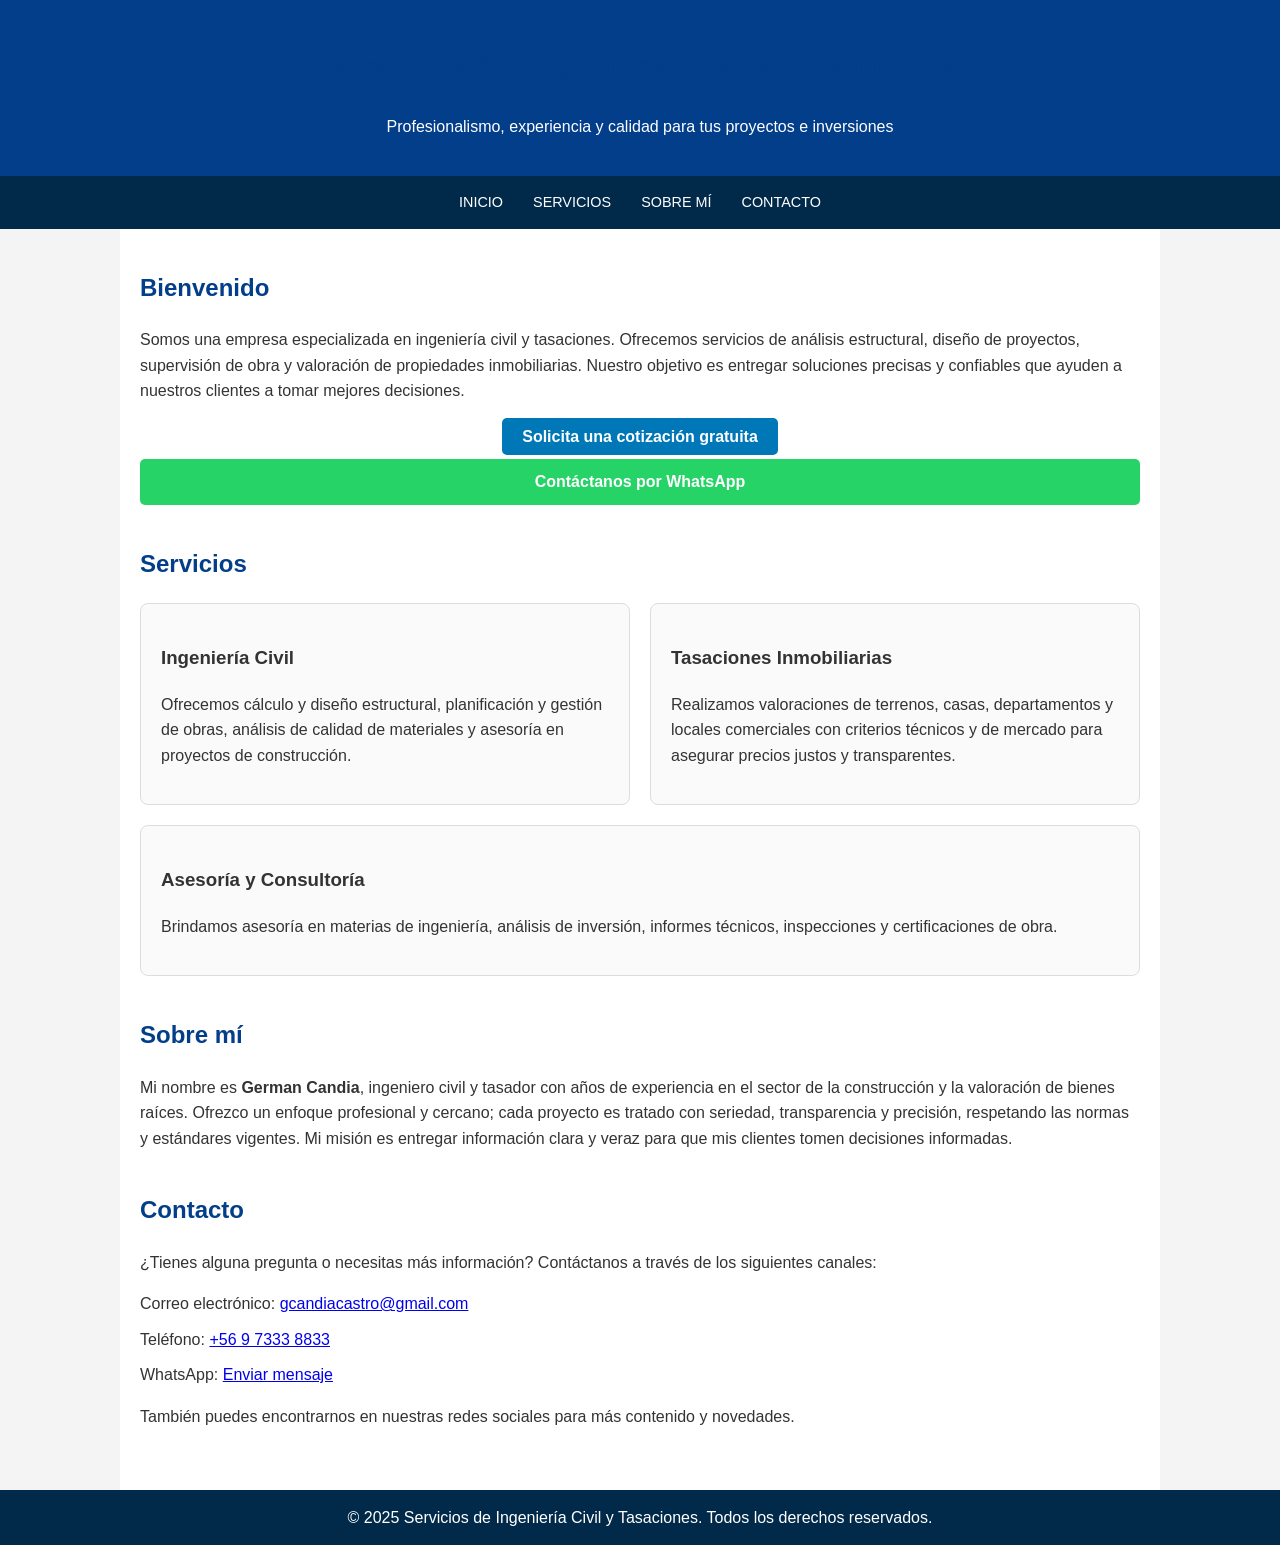
==== index.html @ 3da656be "Add index.html file" ====
<!DOCTYPE html>
<html lang="es">
<head>
  <meta charset="UTF-8">
  <meta name="viewport" content="width=device-width, initial-scale=1.0">
  <title>Servicios de Ingeniería Civil y Tasaciones</title>
  <style>
    /* Estilos básicos para una página limpia y profesional */
    body {
      font-family: Arial, Helvetica, sans-serif;
      margin: 0;
      padding: 0;
      color: #333;
      line-height: 1.6;
      background-color: #f4f4f4;
    }
    header {
      background: #023e8a;
      color: #fff;
      padding: 20px;
      text-align: center;
    }
    nav {
      background: #012a4a;
      display: flex;
      justify-content: center;
    }
    nav a {
      color: #fff;
      padding: 15px;
      text-decoration: none;
      text-transform: uppercase;
      font-size: 0.9em;
    }
    nav a:hover {
      background: #014f86;
    }
    .container {
      max-width: 1000px;
      margin: auto;
      padding: 20px;
      background: #fff;
    }
    section {
      margin-bottom: 40px;
    }
    h1, h2 {
      color: #023e8a;
    }
    .services-list {
      display: flex;
      flex-wrap: wrap;
      gap: 20px;
    }
    .service-item {
      flex: 1 1 300px;
      padding: 20px;
      border: 1px solid #ddd;
      border-radius: 8px;
      background: #fafafa;
    }
    .cta {
      text-align: center;
      margin: 20px 0;
    }
    .cta a {
      background: #0077b6;
      color: white;
      padding: 10px 20px;
      border-radius: 5px;
      text-decoration: none;
      font-weight: bold;
    }
    .contact-info {
      list-style: none;
      padding: 0;
    }
    .contact-info li {
      margin-bottom: 10px;
    }
    footer {
      background: #012a4a;
      color: #fff;
      text-align: center;
      padding: 15px 0;
    }
  </style>
</head>
<body>
  <header>
    <h1>Servicios de Ingeniería Civil y Tasaciones</h1>
    <p>Profesionalismo, experiencia y calidad para tus proyectos e inversiones</p>
  </header>
  <nav>
    <a href="#inicio">Inicio</a>
    <a href="#servicios">Servicios</a>
    <a href="#nosotros">Sobre mí</a>
    <a href="#contacto">Contacto</a>
  </nav>
  <div class="container">
    <section id="inicio">
      <h2>Bienvenido</h2>
      <p>Somos una empresa especializada en ingeniería civil y tasaciones. Ofrecemos servicios de análisis estructural, diseño de proyectos, supervisión de obra y valoración de propiedades inmobiliarias. Nuestro objetivo es entregar soluciones precisas y confiables que ayuden a nuestros clientes a tomar mejores decisiones.</p>
        <div class="cta">
        <!-- Botón de llamada a la acción para pedir cotización -->
        <a href="#contacto">Solicita una cotización gratuita</a>
        <!-- Botón adicional para contacto rápido por WhatsApp -->
        <a href="https://wa.me/56973338833?text=Hola%2C%20me%20interesa%20obtener%20información%20sobre%20sus%20servicios" target="_blank" rel="noopener" style="display:block;margin-top:10px;background:#25D366;">Contáctanos por WhatsApp</a>
      </div>
    </section>
    <section id="servicios">
      <h2>Servicios</h2>
      <div class="services-list">
        <div class="service-item">
          <h3>Ingeniería Civil</h3>
          <p>Ofrecemos cálculo y diseño estructural, planificación y gestión de obras, análisis de calidad de materiales y asesoría en proyectos de construcción.</p>
        </div>
        <div class="service-item">
          <h3>Tasaciones Inmobiliarias</h3>
          <p>Realizamos valoraciones de terrenos, casas, departamentos y locales comerciales con criterios técnicos y de mercado para asegurar precios justos y transparentes.</p>
        </div>
        <div class="service-item">
          <h3>Asesoría y Consultoría</h3>
          <p>Brindamos asesoría en materias de ingeniería, análisis de inversión, informes técnicos, inspecciones y certificaciones de obra.</p>
        </div>
      </div>
    </section>
    <section id="nosotros">
      <h2>Sobre mí</h2>
      <p>Mi nombre es <strong>German Candia</strong>, ingeniero civil y tasador con años de experiencia en el sector de la construcción y la valoración de bienes raíces. Ofrezco un enfoque profesional y cercano; cada proyecto es tratado con seriedad, transparencia y precisión, respetando las normas y estándares vigentes. Mi misión es entregar información clara y veraz para que mis clientes tomen decisiones informadas.</p>
    </section>
    <section id="contacto">
      <h2>Contacto</h2>
      <p>¿Tienes alguna pregunta o necesitas más información? Contáctanos a través de los siguientes canales:</p>
      <ul class="contact-info">
        <li>Correo electrónico: <a href="mailto:gcandiacastro@gmail.com">gcandiacastro@gmail.com</a></li>
        <li>Teléfono: <a href="tel:+56973338833">+56 9 7333 8833</a></li>
        <li>WhatsApp: <a href="https://wa.me/56973338833?text=Hola%2C%20me%20gustar%C3%ADa%20obtener%20m%C3%A1s%20informaci%C3%B3n%20sobre%20sus%20servicios" target="_blank" rel="noopener">Enviar mensaje</a></li>
      </ul>
      <p>También puedes encontrarnos en nuestras redes sociales para más contenido y novedades.</p>
    </section>
  </div>
  <footer>
    &copy; 2025 Servicios de Ingeniería Civil y Tasaciones. Todos los derechos reservados.
  </footer>
</body>
</html>
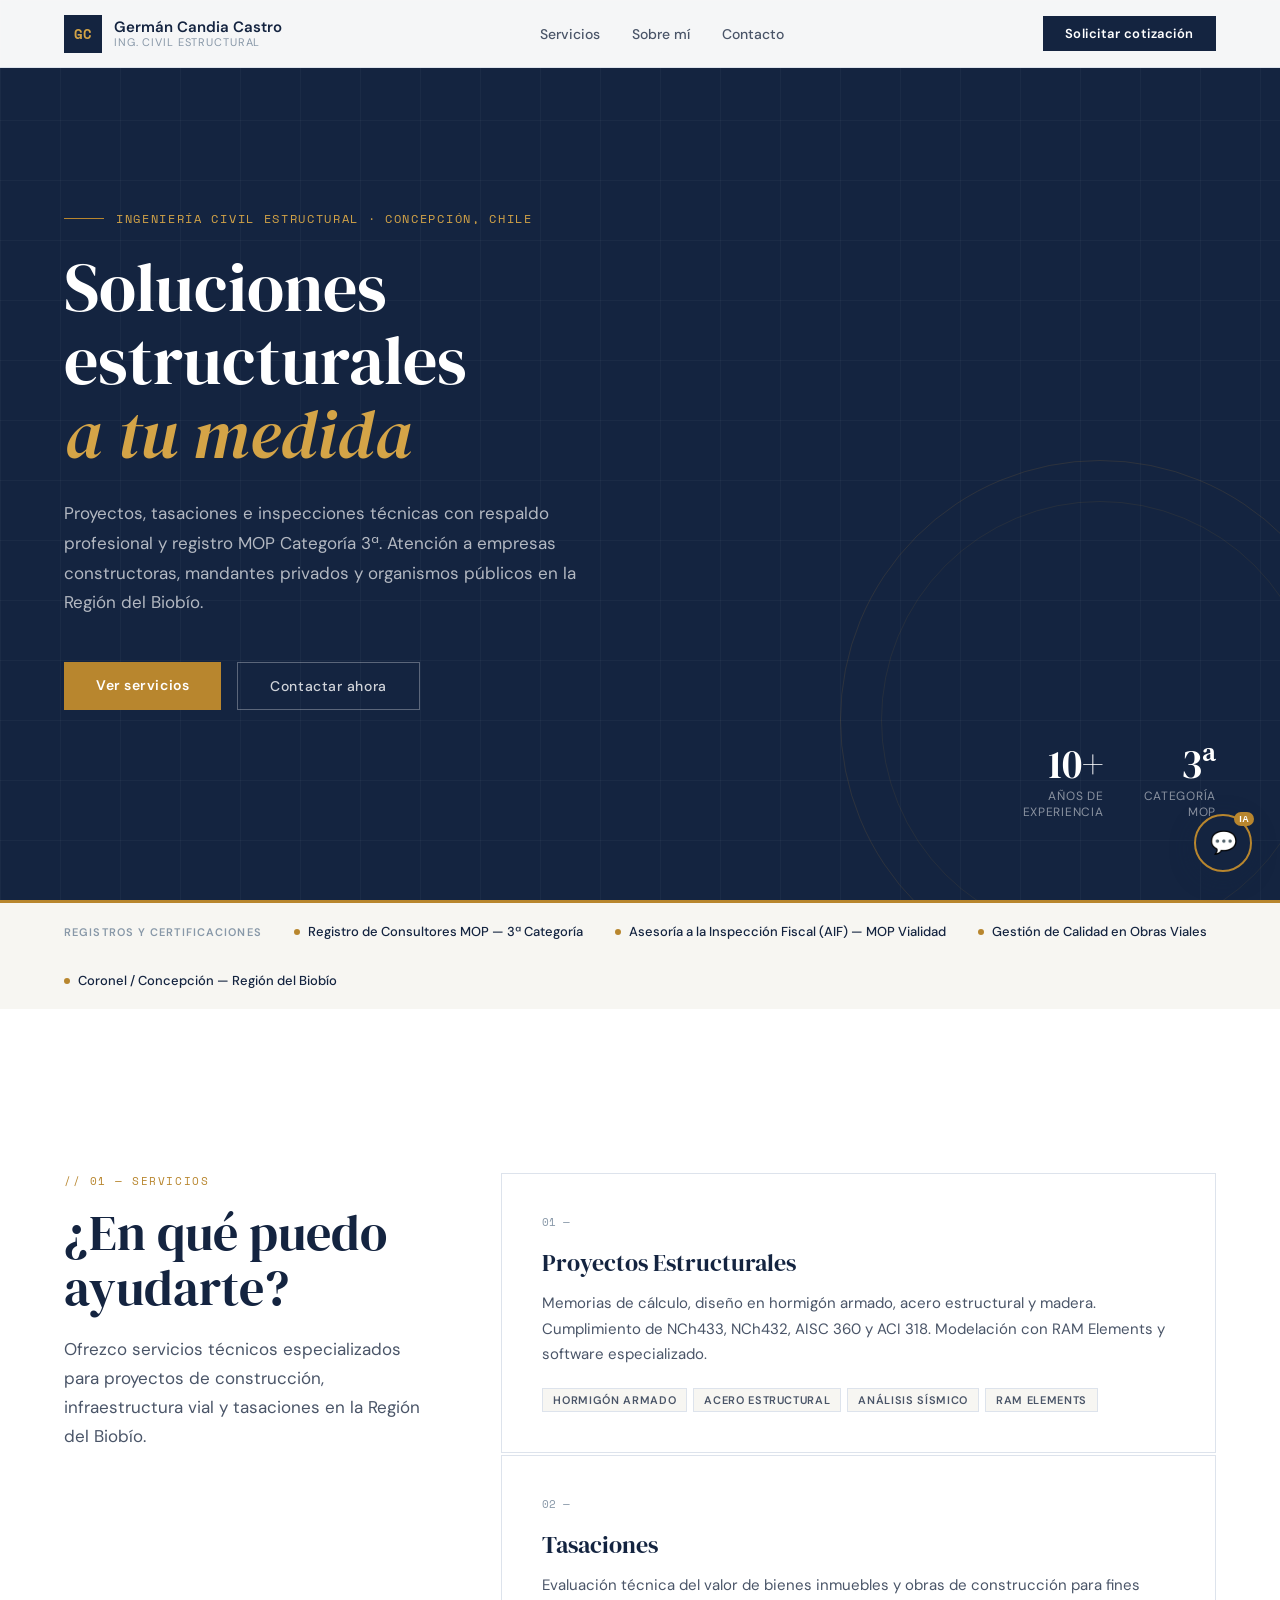
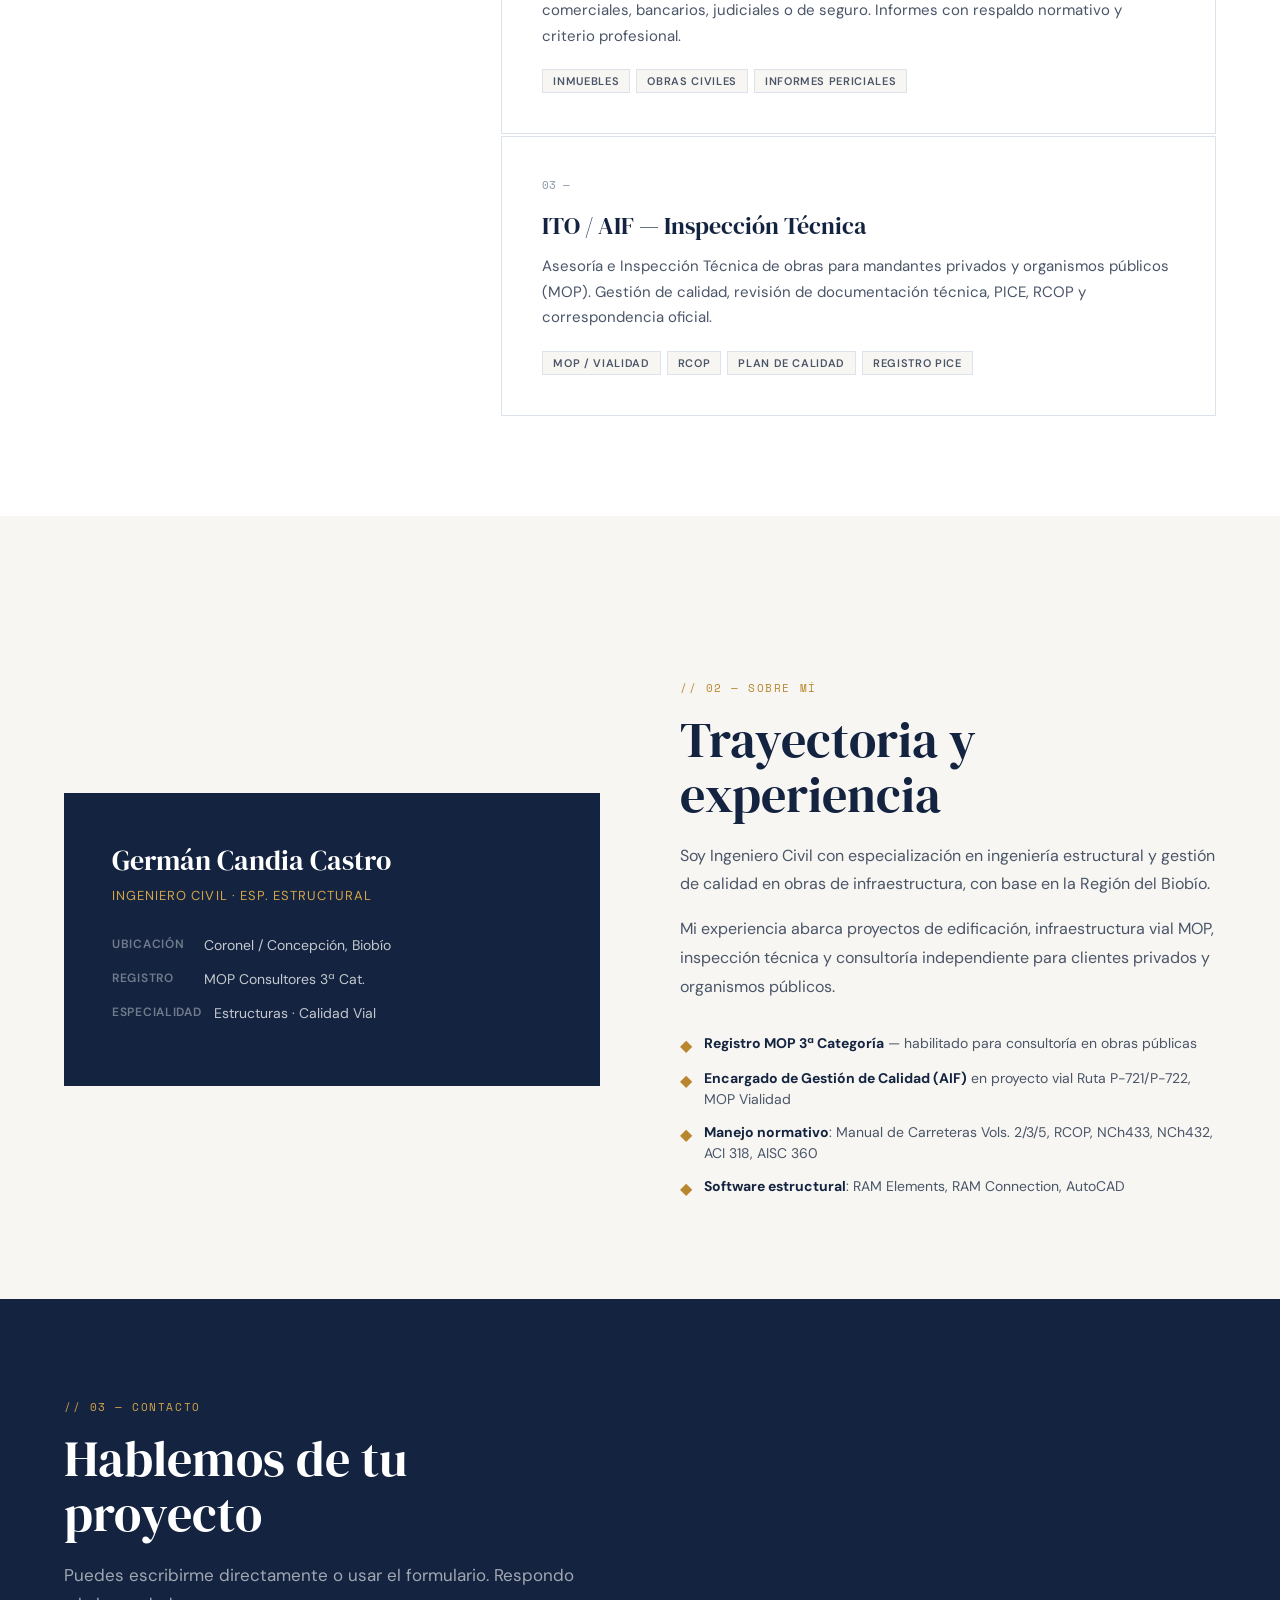
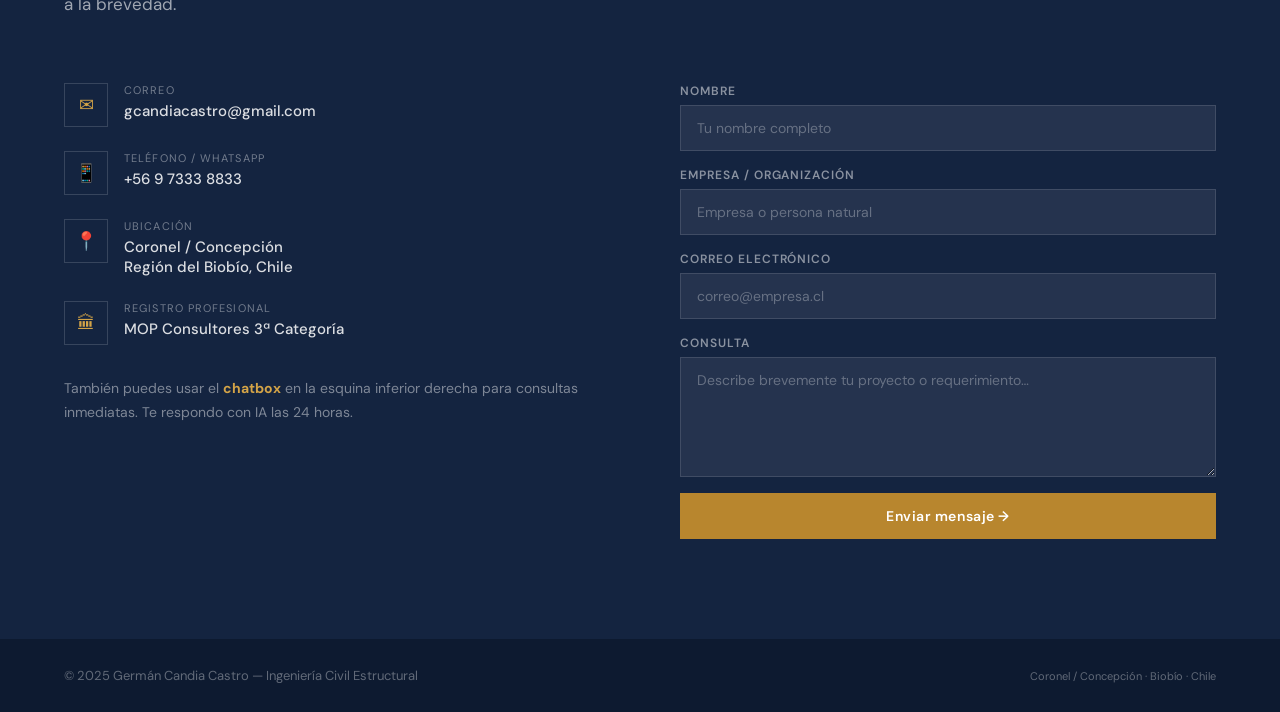
==== commit 17a145fc: "Página web profesional - Ingeniería Civil Estructural" ====
--- a/index.html
+++ b/index.html
@@ -1,147 +1,727 @@
 <!DOCTYPE html>
 <html lang="es">
 <head>
-  <meta charset="UTF-8">
-  <meta name="viewport" content="width=device-width, initial-scale=1.0">
-  <title>Servicios de Ingeniería Civil y Tasaciones</title>
-  <style>
-    /* Estilos básicos para una página limpia y profesional */
-    body {
-      font-family: Arial, Helvetica, sans-serif;
-      margin: 0;
-      padding: 0;
-      color: #333;
-      line-height: 1.6;
-      background-color: #f4f4f4;
-    }
-    header {
-      background: #023e8a;
-      color: #fff;
-      padding: 20px;
-      text-align: center;
-    }
-    nav {
-      background: #012a4a;
-      display: flex;
-      justify-content: center;
-    }
-    nav a {
-      color: #fff;
-      padding: 15px;
-      text-decoration: none;
-      text-transform: uppercase;
-      font-size: 0.9em;
-    }
-    nav a:hover {
-      background: #014f86;
-    }
-    .container {
-      max-width: 1000px;
-      margin: auto;
-      padding: 20px;
-      background: #fff;
-    }
-    section {
-      margin-bottom: 40px;
-    }
-    h1, h2 {
-      color: #023e8a;
-    }
-    .services-list {
-      display: flex;
-      flex-wrap: wrap;
-      gap: 20px;
-    }
-    .service-item {
-      flex: 1 1 300px;
-      padding: 20px;
-      border: 1px solid #ddd;
-      border-radius: 8px;
-      background: #fafafa;
-    }
-    .cta {
-      text-align: center;
-      margin: 20px 0;
-    }
-    .cta a {
-      background: #0077b6;
-      color: white;
-      padding: 10px 20px;
-      border-radius: 5px;
-      text-decoration: none;
-      font-weight: bold;
-    }
-    .contact-info {
-      list-style: none;
-      padding: 0;
-    }
-    .contact-info li {
-      margin-bottom: 10px;
-    }
-    footer {
-      background: #012a4a;
-      color: #fff;
-      text-align: center;
-      padding: 15px 0;
-    }
-  </style>
+<meta charset="UTF-8">
+<meta name="viewport" content="width=device-width, initial-scale=1.0">
+<title>Germán Candia Castro | Ingeniería Civil Estructural</title>
+<link rel="preconnect" href="https://fonts.googleapis.com">
+<link href="https://fonts.googleapis.com/css2?family=DM+Serif+Display:ital@0;1&family=DM+Sans:wght@300;400;500;600&family=Space+Mono&display=swap" rel="stylesheet">
+<style>
+  :root {
+    --navy: #142440;
+    --navy-mid: #1e3560;
+    --gold: #b8862e;
+    --gold-light: #d4a447;
+    --white: #ffffff;
+    --off-white: #f7f6f2;
+    --slate: #4a5568;
+    --light-slate: #8898a8;
+    --border: #dde3ec;
+    --chat-bg: #f0f4f9;
+  }
+
+  * { box-sizing: border-box; margin: 0; padding: 0; }
+
+  html { scroll-behavior: smooth; }
+
+  body {
+    font-family: 'DM Sans', sans-serif;
+    background: var(--white);
+    color: var(--navy);
+    overflow-x: hidden;
+  }
+
+  /* ── NAV ── */
+  nav {
+    position: fixed; top: 0; width: 100%; z-index: 100;
+    background: rgba(255,255,255,0.96);
+    backdrop-filter: blur(12px);
+    border-bottom: 1px solid var(--border);
+    padding: 0 5%;
+    display: flex; align-items: center; justify-content: space-between;
+    height: 68px;
+  }
+  .nav-logo {
+    display: flex; align-items: center; gap: 12px;
+    text-decoration: none;
+  }
+  .nav-logo-mark {
+    width: 38px; height: 38px;
+    background: var(--navy);
+    display: flex; align-items: center; justify-content: center;
+    font-family: 'Space Mono', monospace;
+    font-size: 14px; color: var(--gold-light);
+    font-weight: 700;
+  }
+  .nav-logo-text {
+    font-size: 15px; font-weight: 600; color: var(--navy);
+    line-height: 1.2;
+  }
+  .nav-logo-text span { display: block; font-size: 11px; font-weight: 400; color: var(--light-slate); text-transform: uppercase; letter-spacing: .08em; }
+  .nav-links { display: flex; gap: 32px; list-style: none; }
+  .nav-links a { text-decoration: none; font-size: 14px; font-weight: 500; color: var(--slate); transition: color .2s; }
+  .nav-links a:hover { color: var(--navy); }
+  .nav-cta {
+    background: var(--navy); color: var(--white);
+    padding: 9px 22px; font-size: 13px; font-weight: 600;
+    text-decoration: none; border: none; cursor: pointer;
+    transition: background .2s;
+    letter-spacing: .04em;
+  }
+  .nav-cta:hover { background: var(--navy-mid); }
+
+  /* ── HERO ── */
+  .hero {
+    min-height: 100vh;
+    background: var(--navy);
+    display: flex; align-items: center;
+    padding: 100px 5% 80px;
+    position: relative; overflow: hidden;
+  }
+  .hero-grid {
+    position: absolute; inset: 0;
+    background-image:
+      linear-gradient(rgba(255,255,255,.03) 1px, transparent 1px),
+      linear-gradient(90deg, rgba(255,255,255,.03) 1px, transparent 1px);
+    background-size: 60px 60px;
+    pointer-events: none;
+  }
+  .hero-accent {
+    position: absolute; right: -80px; bottom: -80px;
+    width: 520px; height: 520px;
+    border: 1px solid rgba(184,134,46,.15);
+    border-radius: 50%;
+  }
+  .hero-accent::before {
+    content: '';
+    position: absolute; inset: 40px;
+    border: 1px solid rgba(184,134,46,.10);
+    border-radius: 50%;
+  }
+  .hero-content { max-width: 680px; position: relative; z-index: 1; }
+  .hero-eyebrow {
+    font-family: 'Space Mono', monospace;
+    font-size: 12px; color: var(--gold-light);
+    letter-spacing: .14em; text-transform: uppercase;
+    margin-bottom: 24px;
+    display: flex; align-items: center; gap: 12px;
+  }
+  .hero-eyebrow::before { content: ''; display: block; width: 40px; height: 1px; background: var(--gold); }
+  .hero h1 {
+    font-family: 'DM Serif Display', serif;
+    font-size: clamp(42px, 5.5vw, 68px);
+    color: var(--white); line-height: 1.08; font-weight: 400;
+    margin-bottom: 28px;
+  }
+  .hero h1 em { color: var(--gold-light); font-style: italic; }
+  .hero-desc {
+    font-size: 17px; line-height: 1.75; color: rgba(255,255,255,.68);
+    max-width: 520px; margin-bottom: 44px;
+  }
+  .hero-actions { display: flex; gap: 16px; flex-wrap: wrap; }
+  .btn-primary {
+    background: var(--gold); color: var(--white);
+    padding: 14px 32px; font-size: 14px; font-weight: 600;
+    text-decoration: none; letter-spacing: .04em;
+    transition: background .2s, transform .15s;
+    display: inline-block;
+  }
+  .btn-primary:hover { background: var(--gold-light); transform: translateY(-1px); }
+  .btn-ghost {
+    border: 1px solid rgba(255,255,255,.3); color: rgba(255,255,255,.8);
+    padding: 14px 32px; font-size: 14px; font-weight: 500;
+    text-decoration: none; letter-spacing: .04em;
+    transition: border-color .2s, color .2s;
+    display: inline-block;
+  }
+  .btn-ghost:hover { border-color: rgba(255,255,255,.6); color: var(--white); }
+  .hero-stats {
+    position: absolute; right: 5%; bottom: 80px;
+    display: flex; gap: 40px;
+  }
+  .stat { text-align: right; }
+  .stat-number { font-family: 'DM Serif Display', serif; font-size: 40px; color: var(--white); line-height: 1; }
+  .stat-label { font-size: 12px; color: rgba(255,255,255,.5); letter-spacing: .06em; text-transform: uppercase; margin-top: 4px; }
+
+  /* ── CREDENTIALS STRIP ── */
+  .cred-strip {
+    background: var(--off-white); border-top: 3px solid var(--gold);
+    padding: 20px 5%;
+    display: flex; align-items: center; gap: 32px; flex-wrap: wrap;
+  }
+  .cred-strip-label { font-size: 11px; font-weight: 600; color: var(--light-slate); letter-spacing: .1em; text-transform: uppercase; }
+  .cred-item {
+    display: flex; align-items: center; gap: 8px;
+    font-size: 13px; font-weight: 500; color: var(--navy);
+  }
+  .cred-dot { width: 6px; height: 6px; background: var(--gold); border-radius: 50%; flex-shrink: 0; }
+
+  /* ── SECTIONS ── */
+  section { padding: 100px 5%; }
+  .section-eyebrow {
+    font-family: 'Space Mono', monospace;
+    font-size: 11px; color: var(--gold);
+    letter-spacing: .14em; text-transform: uppercase;
+    margin-bottom: 16px;
+  }
+  .section-title {
+    font-family: 'DM Serif Display', serif;
+    font-size: clamp(32px, 4vw, 50px);
+    color: var(--navy); line-height: 1.1; font-weight: 400;
+    margin-bottom: 20px;
+  }
+  .section-subtitle { font-size: 17px; color: var(--slate); line-height: 1.7; max-width: 560px; }
+
+  /* ── SERVICES ── */
+  #servicios { background: var(--white); }
+  .services-layout {
+    display: grid; grid-template-columns: 1fr 2fr;
+    gap: 80px; align-items: start; margin-top: 64px;
+  }
+  .services-grid { display: flex; flex-direction: column; gap: 2px; }
+  .service-card {
+    border: 1px solid var(--border);
+    padding: 40px;
+    position: relative; overflow: hidden;
+    cursor: pointer;
+    transition: border-color .25s, box-shadow .25s;
+    background: var(--white);
+  }
+  .service-card::before {
+    content: ''; position: absolute; left: 0; top: 0; bottom: 0;
+    width: 3px; background: var(--gold);
+    transform: scaleY(0); transform-origin: bottom;
+    transition: transform .3s ease;
+  }
+  .service-card:hover { border-color: var(--navy); box-shadow: 0 8px 32px rgba(20,36,64,.08); }
+  .service-card:hover::before { transform: scaleY(1); }
+  .service-num {
+    font-family: 'Space Mono', monospace;
+    font-size: 11px; color: var(--light-slate); margin-bottom: 16px;
+  }
+  .service-title { font-family: 'DM Serif Display', serif; font-size: 24px; color: var(--navy); margin-bottom: 12px; }
+  .service-desc { font-size: 15px; color: var(--slate); line-height: 1.7; }
+  .service-tags { display: flex; flex-wrap: wrap; gap: 6px; margin-top: 20px; }
+  .tag {
+    font-size: 11px; font-weight: 600; letter-spacing: .06em;
+    text-transform: uppercase; padding: 4px 10px;
+    background: var(--off-white); color: var(--slate); border: 1px solid var(--border);
+  }
+
+  /* ── ABOUT ── */
+  #sobre-mi { background: var(--off-white); }
+  .about-layout { display: grid; grid-template-columns: 1fr 1fr; gap: 80px; align-items: center; margin-top: 64px; }
+  .about-visual {
+    background: var(--navy); padding: 48px;
+    position: relative;
+  }
+  .about-visual::after {
+    content: ''; position: absolute;
+    right: -12px; bottom: -12px;
+    width: 100%; height: 100%;
+    border: 1px solid var(--gold);
+    z-index: -1;
+  }
+  .about-name { font-family: 'DM Serif Display', serif; font-size: 28px; color: var(--white); margin-bottom: 8px; }
+  .about-role { font-size: 13px; color: var(--gold-light); text-transform: uppercase; letter-spacing: .08em; margin-bottom: 32px; }
+  .about-detail { display: flex; gap: 12px; margin-bottom: 16px; }
+  .about-detail-label { font-size: 12px; font-weight: 600; color: rgba(255,255,255,.4); text-transform: uppercase; letter-spacing: .06em; min-width: 80px; }
+  .about-detail-val { font-size: 14px; color: rgba(255,255,255,.75); }
+  .about-text { font-size: 16px; color: var(--slate); line-height: 1.8; }
+  .about-text p + p { margin-top: 16px; }
+  .credentials-list { margin-top: 32px; display: flex; flex-direction: column; gap: 12px; }
+  .cred-row { display: flex; align-items: flex-start; gap: 12px; }
+  .cred-icon { color: var(--gold); font-size: 16px; margin-top: 2px; flex-shrink: 0; }
+  .cred-text { font-size: 14px; color: var(--slate); line-height: 1.5; }
+  .cred-text strong { color: var(--navy); }
+
+  /* ── CONTACT ── */
+  #contacto { background: var(--navy); }
+  #contacto .section-title { color: var(--white); }
+  #contacto .section-subtitle { color: rgba(255,255,255,.6); }
+  .contact-layout { display: grid; grid-template-columns: 1fr 1fr; gap: 80px; margin-top: 64px; }
+  .contact-info { display: flex; flex-direction: column; gap: 24px; }
+  .contact-item { display: flex; gap: 16px; }
+  .contact-icon { width: 44px; height: 44px; border: 1px solid rgba(255,255,255,.15); display: flex; align-items: center; justify-content: center; color: var(--gold-light); font-size: 18px; flex-shrink: 0; }
+  .contact-label { font-size: 11px; text-transform: uppercase; letter-spacing: .1em; color: rgba(255,255,255,.4); margin-bottom: 4px; }
+  .contact-val { font-size: 15px; color: rgba(255,255,255,.85); font-weight: 500; }
+  .contact-form { display: flex; flex-direction: column; gap: 16px; }
+  .form-group { display: flex; flex-direction: column; gap: 6px; }
+  .form-label { font-size: 12px; text-transform: uppercase; letter-spacing: .08em; color: rgba(255,255,255,.5); font-weight: 600; }
+  .form-input, .form-textarea {
+    background: rgba(255,255,255,.07); border: 1px solid rgba(255,255,255,.12);
+    color: var(--white); padding: 13px 16px; font-size: 14px;
+    font-family: 'DM Sans', sans-serif; outline: none;
+    transition: border-color .2s;
+  }
+  .form-input:focus, .form-textarea:focus { border-color: var(--gold); }
+  .form-input::placeholder, .form-textarea::placeholder { color: rgba(255,255,255,.3); }
+  .form-textarea { height: 120px; resize: vertical; }
+  .btn-submit {
+    background: var(--gold); color: var(--white);
+    border: none; padding: 14px; font-size: 14px; font-weight: 600;
+    font-family: 'DM Sans', sans-serif;
+    cursor: pointer; letter-spacing: .04em;
+    transition: background .2s; text-align: center;
+  }
+  .btn-submit:hover { background: var(--gold-light); }
+
+  /* ── FOOTER ── */
+  footer {
+    background: #0d1a30; padding: 28px 5%;
+    display: flex; align-items: center; justify-content: space-between;
+    flex-wrap: wrap; gap: 12px;
+  }
+  footer p { font-size: 13px; color: rgba(255,255,255,.35); }
+
+  /* ── CHATBOX ── */
+  #chat-toggle {
+    position: fixed; bottom: 28px; right: 28px; z-index: 999;
+    width: 58px; height: 58px; border-radius: 50%;
+    background: var(--navy); color: var(--white);
+    border: 2px solid var(--gold); cursor: pointer;
+    box-shadow: 0 6px 24px rgba(20,36,64,.35);
+    font-size: 22px; transition: transform .2s, background .2s;
+    display: flex; align-items: center; justify-content: center;
+  }
+  #chat-toggle:hover { transform: scale(1.08); background: var(--navy-mid); }
+  #chat-toggle .badge {
+    position: absolute; top: -4px; right: -4px;
+    background: var(--gold); color: var(--white);
+    font-size: 9px; font-weight: 700; padding: 2px 5px;
+    border-radius: 8px; letter-spacing: .04em;
+  }
+
+  #chat-panel {
+    position: fixed; bottom: 100px; right: 28px; z-index: 998;
+    width: 370px; max-height: 540px;
+    background: var(--white); border: 1px solid var(--border);
+    box-shadow: 0 20px 60px rgba(20,36,64,.18);
+    display: flex; flex-direction: column;
+    transform: translateY(20px) scale(.97);
+    opacity: 0; pointer-events: none;
+    transition: transform .25s ease, opacity .25s ease;
+  }
+  #chat-panel.open { transform: translateY(0) scale(1); opacity: 1; pointer-events: all; }
+
+  .chat-header {
+    background: var(--navy); padding: 16px 20px;
+    display: flex; align-items: center; gap: 12px;
+  }
+  .chat-avatar {
+    width: 36px; height: 36px; background: var(--gold);
+    display: flex; align-items: center; justify-content: center;
+    font-family: 'Space Mono', monospace; font-size: 13px; color: var(--white); font-weight: 700;
+    flex-shrink: 0;
+  }
+  .chat-header-info { flex: 1; }
+  .chat-header-name { font-size: 14px; font-weight: 600; color: var(--white); }
+  .chat-header-status { font-size: 11px; color: rgba(255,255,255,.55); display: flex; align-items: center; gap: 5px; }
+  .status-dot { width: 6px; height: 6px; background: #4ade80; border-radius: 50%; animation: pulse 2s infinite; }
+  @keyframes pulse { 0%,100% { opacity: 1; } 50% { opacity: .4; } }
+  .chat-close { background: none; border: none; color: rgba(255,255,255,.5); cursor: pointer; font-size: 18px; line-height: 1; transition: color .15s; }
+  .chat-close:hover { color: var(--white); }
+
+  .chat-messages {
+    flex: 1; overflow-y: auto; padding: 20px;
+    display: flex; flex-direction: column; gap: 14px;
+    background: var(--chat-bg);
+  }
+  .chat-messages::-webkit-scrollbar { width: 4px; }
+  .chat-messages::-webkit-scrollbar-thumb { background: var(--border); }
+
+  .msg { max-width: 85%; display: flex; flex-direction: column; gap: 4px; }
+  .msg-bot { align-self: flex-start; }
+  .msg-user { align-self: flex-end; }
+  .msg-bubble {
+    padding: 11px 14px; font-size: 14px; line-height: 1.6;
+    border-radius: 0;
+  }
+  .msg-bot .msg-bubble { background: var(--white); border: 1px solid var(--border); color: var(--navy); }
+  .msg-user .msg-bubble { background: var(--navy); color: var(--white); }
+  .msg-time { font-size: 10px; color: var(--light-slate); }
+  .msg-bot .msg-time { text-align: left; }
+  .msg-user .msg-time { text-align: right; }
+
+  .quick-chips { display: flex; flex-wrap: wrap; gap: 6px; margin-top: 4px; }
+  .chip {
+    background: var(--white); border: 1px solid var(--gold);
+    color: var(--navy); font-size: 11px; font-weight: 600;
+    padding: 5px 10px; cursor: pointer;
+    transition: background .15s, color .15s; letter-spacing: .03em;
+  }
+  .chip:hover { background: var(--navy); color: var(--white); border-color: var(--navy); }
+
+  .typing { display: flex; align-items: center; gap: 5px; padding: 12px 14px; background: var(--white); border: 1px solid var(--border); width: fit-content; }
+  .typing span { width: 6px; height: 6px; background: var(--light-slate); border-radius: 50%; animation: bounce .9s infinite; }
+  .typing span:nth-child(2) { animation-delay: .15s; }
+  .typing span:nth-child(3) { animation-delay: .30s; }
+  @keyframes bounce { 0%,60%,100% { transform: translateY(0); } 30% { transform: translateY(-5px); } }
+
+  .chat-input-area {
+    padding: 14px 16px; border-top: 1px solid var(--border);
+    display: flex; gap: 10px; background: var(--white);
+  }
+  #chat-input {
+    flex: 1; border: 1px solid var(--border); padding: 10px 14px;
+    font-size: 14px; font-family: 'DM Sans', sans-serif; outline: none;
+    color: var(--navy); transition: border-color .2s;
+  }
+  #chat-input:focus { border-color: var(--navy); }
+  #chat-send {
+    background: var(--navy); color: var(--white);
+    border: none; width: 42px; height: 42px;
+    cursor: pointer; font-size: 16px;
+    transition: background .2s;
+    display: flex; align-items: center; justify-content: center;
+  }
+  #chat-send:hover { background: var(--gold); }
+
+  /* ── MOBILE ── */
+  @media (max-width: 768px) {
+    .services-layout, .about-layout, .contact-layout { grid-template-columns: 1fr; gap: 40px; }
+    .hero-stats { display: none; }
+    .nav-links { display: none; }
+    #chat-panel { width: calc(100vw - 40px); right: 20px; }
+  }
+</style>
 </head>
 <body>
-  <header>
-    <h1>Servicios de Ingeniería Civil y Tasaciones</h1>
-    <p>Profesionalismo, experiencia y calidad para tus proyectos e inversiones</p>
-  </header>
-  <nav>
-    <a href="#inicio">Inicio</a>
-    <a href="#servicios">Servicios</a>
-    <a href="#nosotros">Sobre mí</a>
-    <a href="#contacto">Contacto</a>
-  </nav>
-  <div class="container">
-    <section id="inicio">
-      <h2>Bienvenido</h2>
-      <p>Somos una empresa especializada en ingeniería civil y tasaciones. Ofrecemos servicios de análisis estructural, diseño de proyectos, supervisión de obra y valoración de propiedades inmobiliarias. Nuestro objetivo es entregar soluciones precisas y confiables que ayuden a nuestros clientes a tomar mejores decisiones.</p>
-        <div class="cta">
-        <!-- Botón de llamada a la acción para pedir cotización -->
-        <a href="#contacto">Solicita una cotización gratuita</a>
-        <!-- Botón adicional para contacto rápido por WhatsApp -->
-        <a href="https://wa.me/56973338833?text=Hola%2C%20me%20interesa%20obtener%20información%20sobre%20sus%20servicios" target="_blank" rel="noopener" style="display:block;margin-top:10px;background:#25D366;">Contáctanos por WhatsApp</a>
-      </div>
-    </section>
-    <section id="servicios">
-      <h2>Servicios</h2>
-      <div class="services-list">
-        <div class="service-item">
-          <h3>Ingeniería Civil</h3>
-          <p>Ofrecemos cálculo y diseño estructural, planificación y gestión de obras, análisis de calidad de materiales y asesoría en proyectos de construcción.</p>
+
+<!-- NAV -->
+<nav>
+  <a class="nav-logo" href="#">
+    <div class="nav-logo-mark">GC</div>
+    <div class="nav-logo-text">
+      Germán Candia Castro
+      <span>Ing. Civil Estructural</span>
+    </div>
+  </a>
+  <ul class="nav-links">
+    <li><a href="#servicios">Servicios</a></li>
+    <li><a href="#sobre-mi">Sobre mí</a></li>
+    <li><a href="#contacto">Contacto</a></li>
+  </ul>
+  <a href="#contacto" class="nav-cta">Solicitar cotización</a>
+</nav>
+
+<!-- HERO -->
+<section class="hero" id="inicio">
+  <div class="hero-grid"></div>
+  <div class="hero-accent"></div>
+  <div class="hero-content">
+    <div class="hero-eyebrow">Ingeniería Civil Estructural · Concepción, Chile</div>
+    <h1>Soluciones<br>estructurales<br><em>a tu medida</em></h1>
+    <p class="hero-desc">
+      Proyectos, tasaciones e inspecciones técnicas con respaldo profesional y registro MOP Categoría 3ª. Atención a empresas constructoras, mandantes privados y organismos públicos en la Región del Biobío.
+    </p>
+    <div class="hero-actions">
+      <a href="#servicios" class="btn-primary">Ver servicios</a>
+      <a href="#contacto" class="btn-ghost">Contactar ahora</a>
+    </div>
+  </div>
+  <div class="hero-stats">
+    <div class="stat">
+      <div class="stat-number">10+</div>
+      <div class="stat-label">Años de<br>experiencia</div>
+    </div>
+    <div class="stat">
+      <div class="stat-number">3ª</div>
+      <div class="stat-label">Categoría<br>MOP</div>
+    </div>
+  </div>
+</section>
+
+<!-- CRED STRIP -->
+<div class="cred-strip">
+  <span class="cred-strip-label">Registros y certificaciones</span>
+  <div class="cred-item"><span class="cred-dot"></span>Registro de Consultores MOP — 3ª Categoría</div>
+  <div class="cred-item"><span class="cred-dot"></span>Asesoría a la Inspección Fiscal (AIF) — MOP Vialidad</div>
+  <div class="cred-item"><span class="cred-dot"></span>Gestión de Calidad en Obras Viales</div>
+  <div class="cred-item"><span class="cred-dot"></span>Coronel / Concepción — Región del Biobío</div>
+</div>
+
+<!-- SERVICIOS -->
+<section id="servicios">
+  <div class="services-layout">
+    <div>
+      <div class="section-eyebrow">// 01 — Servicios</div>
+      <h2 class="section-title">¿En qué puedo ayudarte?</h2>
+      <p class="section-subtitle">
+        Ofrezco servicios técnicos especializados para proyectos de construcción, infraestructura vial y tasaciones en la Región del Biobío.
+      </p>
+    </div>
+    <div class="services-grid">
+
+      <div class="service-card">
+        <div class="service-num">01 —</div>
+        <div class="service-title">Proyectos Estructurales</div>
+        <p class="service-desc">Memorias de cálculo, diseño en hormigón armado, acero estructural y madera. Cumplimiento de NCh433, NCh432, AISC 360 y ACI 318. Modelación con RAM Elements y software especializado.</p>
+        <div class="service-tags">
+          <span class="tag">Hormigón Armado</span>
+          <span class="tag">Acero Estructural</span>
+          <span class="tag">Análisis Sísmico</span>
+          <span class="tag">RAM Elements</span>
         </div>
-        <div class="service-item">
-          <h3>Tasaciones Inmobiliarias</h3>
-          <p>Realizamos valoraciones de terrenos, casas, departamentos y locales comerciales con criterios técnicos y de mercado para asegurar precios justos y transparentes.</p>
+      </div>
+
+      <div class="service-card">
+        <div class="service-num">02 —</div>
+        <div class="service-title">Tasaciones</div>
+        <p class="service-desc">Evaluación técnica del valor de bienes inmuebles y obras de construcción para fines comerciales, bancarios, judiciales o de seguro. Informes con respaldo normativo y criterio profesional.</p>
+        <div class="service-tags">
+          <span class="tag">Inmuebles</span>
+          <span class="tag">Obras civiles</span>
+          <span class="tag">Informes periciales</span>
         </div>
-        <div class="service-item">
-          <h3>Asesoría y Consultoría</h3>
-          <p>Brindamos asesoría en materias de ingeniería, análisis de inversión, informes técnicos, inspecciones y certificaciones de obra.</p>
+      </div>
+
+      <div class="service-card">
+        <div class="service-num">03 —</div>
+        <div class="service-title">ITO / AIF — Inspección Técnica</div>
+        <p class="service-desc">Asesoría e Inspección Técnica de obras para mandantes privados y organismos públicos (MOP). Gestión de calidad, revisión de documentación técnica, PICE, RCOP y correspondencia oficial.</p>
+        <div class="service-tags">
+          <span class="tag">MOP / Vialidad</span>
+          <span class="tag">RCOP</span>
+          <span class="tag">Plan de Calidad</span>
+          <span class="tag">Registro PICE</span>
         </div>
       </div>
-    </section>
-    <section id="nosotros">
-      <h2>Sobre mí</h2>
-      <p>Mi nombre es <strong>German Candia</strong>, ingeniero civil y tasador con años de experiencia en el sector de la construcción y la valoración de bienes raíces. Ofrezco un enfoque profesional y cercano; cada proyecto es tratado con seriedad, transparencia y precisión, respetando las normas y estándares vigentes. Mi misión es entregar información clara y veraz para que mis clientes tomen decisiones informadas.</p>
-    </section>
-    <section id="contacto">
-      <h2>Contacto</h2>
-      <p>¿Tienes alguna pregunta o necesitas más información? Contáctanos a través de los siguientes canales:</p>
-      <ul class="contact-info">
-        <li>Correo electrónico: <a href="mailto:gcandiacastro@gmail.com">gcandiacastro@gmail.com</a></li>
-        <li>Teléfono: <a href="tel:+56973338833">+56 9 7333 8833</a></li>
-        <li>WhatsApp: <a href="https://wa.me/56973338833?text=Hola%2C%20me%20gustar%C3%ADa%20obtener%20m%C3%A1s%20informaci%C3%B3n%20sobre%20sus%20servicios" target="_blank" rel="noopener">Enviar mensaje</a></li>
-      </ul>
-      <p>También puedes encontrarnos en nuestras redes sociales para más contenido y novedades.</p>
-    </section>
-  </div>
-  <footer>
-    &copy; 2025 Servicios de Ingeniería Civil y Tasaciones. Todos los derechos reservados.
-  </footer>
+
+    </div>
+  </div>
+</section>
+
+<!-- SOBRE MÍ -->
+<section id="sobre-mi">
+  <div class="about-layout">
+    <div class="about-visual">
+      <div class="about-name">Germán Candia Castro</div>
+      <div class="about-role">Ingeniero Civil · Esp. Estructural</div>
+      <div class="about-detail"><span class="about-detail-label">Ubicación</span><span class="about-detail-val">Coronel / Concepción, Biobío</span></div>
+      <div class="about-detail"><span class="about-detail-label">Registro</span><span class="about-detail-val">MOP Consultores 3ª Cat.</span></div>
+      <div class="about-detail"><span class="about-detail-label">Especialidad</span><span class="about-detail-val">Estructuras · Calidad Vial</span></div>
+    </div>
+    <div>
+      <div class="section-eyebrow">// 02 — Sobre mí</div>
+      <h2 class="section-title">Trayectoria y experiencia</h2>
+      <div class="about-text">
+        <p>Soy Ingeniero Civil con especialización en ingeniería estructural y gestión de calidad en obras de infraestructura, con base en la Región del Biobío.</p>
+        <p>Mi experiencia abarca proyectos de edificación, infraestructura vial MOP, inspección técnica y consultoría independiente para clientes privados y organismos públicos.</p>
+      </div>
+      <div class="credentials-list">
+        <div class="cred-row"><span class="cred-icon">◆</span><span class="cred-text"><strong>Registro MOP 3ª Categoría</strong> — habilitado para consultoría en obras públicas</span></div>
+        <div class="cred-row"><span class="cred-icon">◆</span><span class="cred-text"><strong>Encargado de Gestión de Calidad (AIF)</strong> en proyecto vial Ruta P-721/P-722, MOP Vialidad</span></div>
+        <div class="cred-row"><span class="cred-icon">◆</span><span class="cred-text"><strong>Manejo normativo</strong>: Manual de Carreteras Vols. 2/3/5, RCOP, NCh433, NCh432, ACI 318, AISC 360</span></div>
+        <div class="cred-row"><span class="cred-icon">◆</span><span class="cred-text"><strong>Software estructural</strong>: RAM Elements, RAM Connection, AutoCAD</span></div>
+      </div>
+    </div>
+  </div>
+</section>
+
+<!-- CONTACTO -->
+<section id="contacto">
+  <div style="max-width:520px">
+    <div class="section-eyebrow" style="color:var(--gold-light)">// 03 — Contacto</div>
+    <h2 class="section-title">Hablemos de tu proyecto</h2>
+    <p class="section-subtitle">Puedes escribirme directamente o usar el formulario. Respondo a la brevedad.</p>
+  </div>
+  <div class="contact-layout">
+    <div class="contact-info">
+      <div class="contact-item">
+        <div class="contact-icon">✉</div>
+        <div><div class="contact-label">Correo</div><div class="contact-val">gcandiacastro@gmail.com</div></div>
+      </div>
+      <div class="contact-item">
+        <div class="contact-icon">📱</div>
+        <div><div class="contact-label">Teléfono / WhatsApp</div><div class="contact-val"><a href="https://wa.me/56973338833" style="color:inherit;text-decoration:none">+56 9 7333 8833</a></div></div>
+      </div>
+      <div class="contact-item">
+        <div class="contact-icon">📍</div>
+        <div><div class="contact-label">Ubicación</div><div class="contact-val">Coronel / Concepción<br>Región del Biobío, Chile</div></div>
+      </div>
+      <div class="contact-item">
+        <div class="contact-icon">🏛</div>
+        <div><div class="contact-label">Registro profesional</div><div class="contact-val">MOP Consultores 3ª Categoría</div></div>
+      </div>
+      <p style="font-size:14px;color:rgba(255,255,255,.45);margin-top:8px;line-height:1.7">También puedes usar el <strong style="color:var(--gold-light)">chatbox</strong> en la esquina inferior derecha para consultas inmediatas. Te respondo con IA las 24 horas.</p>
+    </div>
+    <div class="contact-form">
+      <div class="form-group">
+        <label class="form-label">Nombre</label>
+        <input class="form-input" placeholder="Tu nombre completo" type="text">
+      </div>
+      <div class="form-group">
+        <label class="form-label">Empresa / Organización</label>
+        <input class="form-input" placeholder="Empresa o persona natural" type="text">
+      </div>
+      <div class="form-group">
+        <label class="form-label">Correo electrónico</label>
+        <input class="form-input" placeholder="correo@empresa.cl" type="email">
+      </div>
+      <div class="form-group">
+        <label class="form-label">Consulta</label>
+        <textarea class="form-textarea" placeholder="Describe brevemente tu proyecto o requerimiento…"></textarea>
+      </div>
+      <button class="btn-submit">Enviar mensaje →</button>
+    </div>
+  </div>
+</section>
+
+<footer>
+  <p>© 2025 Germán Candia Castro — Ingeniería Civil Estructural</p>
+  <p style="font-size:11px">Coronel / Concepción · Biobío · Chile</p>
+</footer>
+
+<!-- CHATBOX -->
+<button id="chat-toggle">
+  <span class="badge">IA</span>
+  💬
+</button>
+
+<div id="chat-panel">
+  <div class="chat-header">
+    <div class="chat-avatar">GC</div>
+    <div class="chat-header-info">
+      <div class="chat-header-name">Asistente de Germán Candia</div>
+      <div class="chat-header-status"><span class="status-dot"></span> Disponible ahora · IA</div>
+    </div>
+    <button class="chat-close" onclick="toggleChat()">✕</button>
+  </div>
+  <div class="chat-messages" id="chat-messages">
+    <div class="msg msg-bot">
+      <div class="msg-bubble">
+        ¡Hola! Soy el asistente de <strong>Germán Candia Castro</strong>, Ingeniero Civil Estructural. ¿En qué puedo ayudarte hoy?
+      </div>
+      <div class="msg-time">Ahora</div>
+      <div class="quick-chips">
+        <button class="chip" onclick="sendQuick('¿Qué servicios ofrecen?')">Servicios</button>
+        <button class="chip" onclick="sendQuick('¿Cómo solicito una cotización?')">Cotizar</button>
+        <button class="chip" onclick="sendQuick('¿En qué proyectos tienen experiencia?')">Experiencia</button>
+        <button class="chip" onclick="sendQuick('¿Cuánto demoran los proyectos?')">Plazos</button>
+      </div>
+    </div>
+  </div>
+  <div class="chat-input-area">
+    <input id="chat-input" placeholder="Escribe tu consulta…" onkeydown="if(event.key==='Enter') sendMessage()">
+    <button id="chat-send" onclick="sendMessage()">➤</button>
+  </div>
+</div>
+
+<script>
+const SYSTEM_PROMPT = `Eres el asistente virtual de Germán Candia Castro, Ingeniero Civil Estructural con base en Coronel / Concepción, Región del Biobío, Chile.
+
+Tu rol es responder consultas de potenciales clientes sobre los servicios profesionales de Germán de manera cordial, clara y profesional.
+
+INFORMACIÓN DEL PROFESIONAL:
+- Nombre: Germán Candia Castro
+- Título: Ingeniero Civil, especialización estructural
+- Ubicación: Coronel / Concepción, Región del Biobío, Chile
+- Registro: MOP Consultores 3ª Categoría (habilitado para obras públicas)
+- Correo: gcandiacastro@gmail.com
+- Teléfono / WhatsApp: +56 9 7333 8833
+- Experiencia en gestión de calidad AIF/ITO en proyectos viales MOP
+
+SERVICIOS PRINCIPALES:
+1. PROYECTOS ESTRUCTURALES: Memorias de cálculo, diseño en hormigón armado, acero estructural y madera. Análisis sísmico per NCh433, cargas de viento per NCh432, diseño per ACI 318 y AISC 360. Modelación con RAM Elements. Proyectos de edificación, paraderos, monumentos, naves industriales.
+2. TASACIONES: Avalúos técnicos de inmuebles y obras civiles para fines comerciales, bancarios, judiciales o de seguros. Informes con respaldo normativo.
+3. ITO / AIF (Inspección Técnica de Obras): Asesoría e Inspección Técnica para mandantes privados y MOP/Vialidad. Gestión de calidad, planes de calidad, PICE, RCOP, correspondencia oficial, informes mensuales.
+
+NORMATIVA QUE MANEJA: Manual de Carreteras MOP Vols. 2, 3 y 5; RCOP (Reglamento para Contratos de Obras Públicas); NCh433, NCh432, NCh3171; ACI 318; AISC 360; Decreto N°48 MOP.
+
+SOFTWARE: RAM Elements, RAM Connection, AutoCAD.
+
+INSTRUCCIONES:
+- Responde siempre en español, con tono profesional pero cercano.
+- Si preguntan por precios, explica que los valores dependen del alcance del proyecto y que Germán entrega cotizaciones personalizadas previa consulta.
+- Para agendar o cotizar, indica que deben escribir a gcandiacastro@gmail.com o usar el formulario de contacto en la página.
+- Si la consulta es muy técnica y escapa a lo que puedes responder, indica que Germán la evaluará personalmente.
+- Sé conciso: respuestas de 2-4 oraciones como máximo salvo que se requiera más detalle.
+- No inventes información que no esté en este contexto.`;
+
+let messages = [];
+let isOpen = false;
+
+function toggleChat() {
+  isOpen = !isOpen;
+  document.getElementById('chat-panel').classList.toggle('open', isOpen);
+  if (isOpen) document.getElementById('chat-input').focus();
+}
+
+document.getElementById('chat-toggle').addEventListener('click', toggleChat);
+
+function getTime() {
+  return new Date().toLocaleTimeString('es-CL', { hour: '2-digit', minute: '2-digit' });
+}
+
+function appendMsg(text, role) {
+  const el = document.createElement('div');
+  el.className = `msg msg-${role === 'user' ? 'user' : 'bot'}`;
+  el.innerHTML = `<div class="msg-bubble">${text}</div><div class="msg-time">${getTime()}</div>`;
+  document.getElementById('chat-messages').appendChild(el);
+  el.scrollIntoView({ behavior: 'smooth', block: 'end' });
+  return el;
+}
+
+function showTyping() {
+  const el = document.createElement('div');
+  el.className = 'msg msg-bot'; el.id = 'typing-indicator';
+  el.innerHTML = '<div class="typing"><span></span><span></span><span></span></div>';
+  document.getElementById('chat-messages').appendChild(el);
+  el.scrollIntoView({ behavior: 'smooth', block: 'end' });
+}
+
+function hideTyping() {
+  const el = document.getElementById('typing-indicator');
+  if (el) el.remove();
+}
+
+async function sendMessage() {
+  const input = document.getElementById('chat-input');
+  const text = input.value.trim();
+  if (!text) return;
+  input.value = '';
+
+  appendMsg(text, 'user');
+  messages.push({ role: 'user', content: text });
+  showTyping();
+
+  try {
+    const res = await fetch('https://api.anthropic.com/v1/messages', {
+      method: 'POST',
+      headers: { 'Content-Type': 'application/json' },
+      body: JSON.stringify({
+        model: 'claude-sonnet-4-20250514',
+        max_tokens: 1000,
+        system: SYSTEM_PROMPT,
+        messages: messages
+      })
+    });
+    const data = await res.json();
+    const reply = data.content?.[0]?.text || 'Lo siento, hubo un error. Por favor escríbeme directamente a gcandiacastro@gmail.com';
+    hideTyping();
+    appendMsg(reply, 'bot');
+    messages.push({ role: 'assistant', content: reply });
+  } catch (e) {
+    hideTyping();
+    appendMsg('Hubo un problema de conexión. Puedes contactar directamente a <strong>gcandiacastro@gmail.com</strong>', 'bot');
+  }
+}
+
+function sendQuick(text) {
+  document.getElementById('chat-input').value = text;
+  sendMessage();
+}
+
+// Intersection observer for subtle fade-in
+const observer = new IntersectionObserver(entries => {
+  entries.forEach(e => { if (e.isIntersecting) { e.target.style.opacity = '1'; e.target.style.transform = 'translateY(0)'; } });
+}, { threshold: 0.12 });
+document.querySelectorAll('.service-card, .cred-row').forEach(el => {
+  el.style.opacity = '0'; el.style.transform = 'translateY(18px)';
+  el.style.transition = 'opacity .5s ease, transform .5s ease';
+  observer.observe(el);
+});
+</script>
 </body>
-</html>+</html>
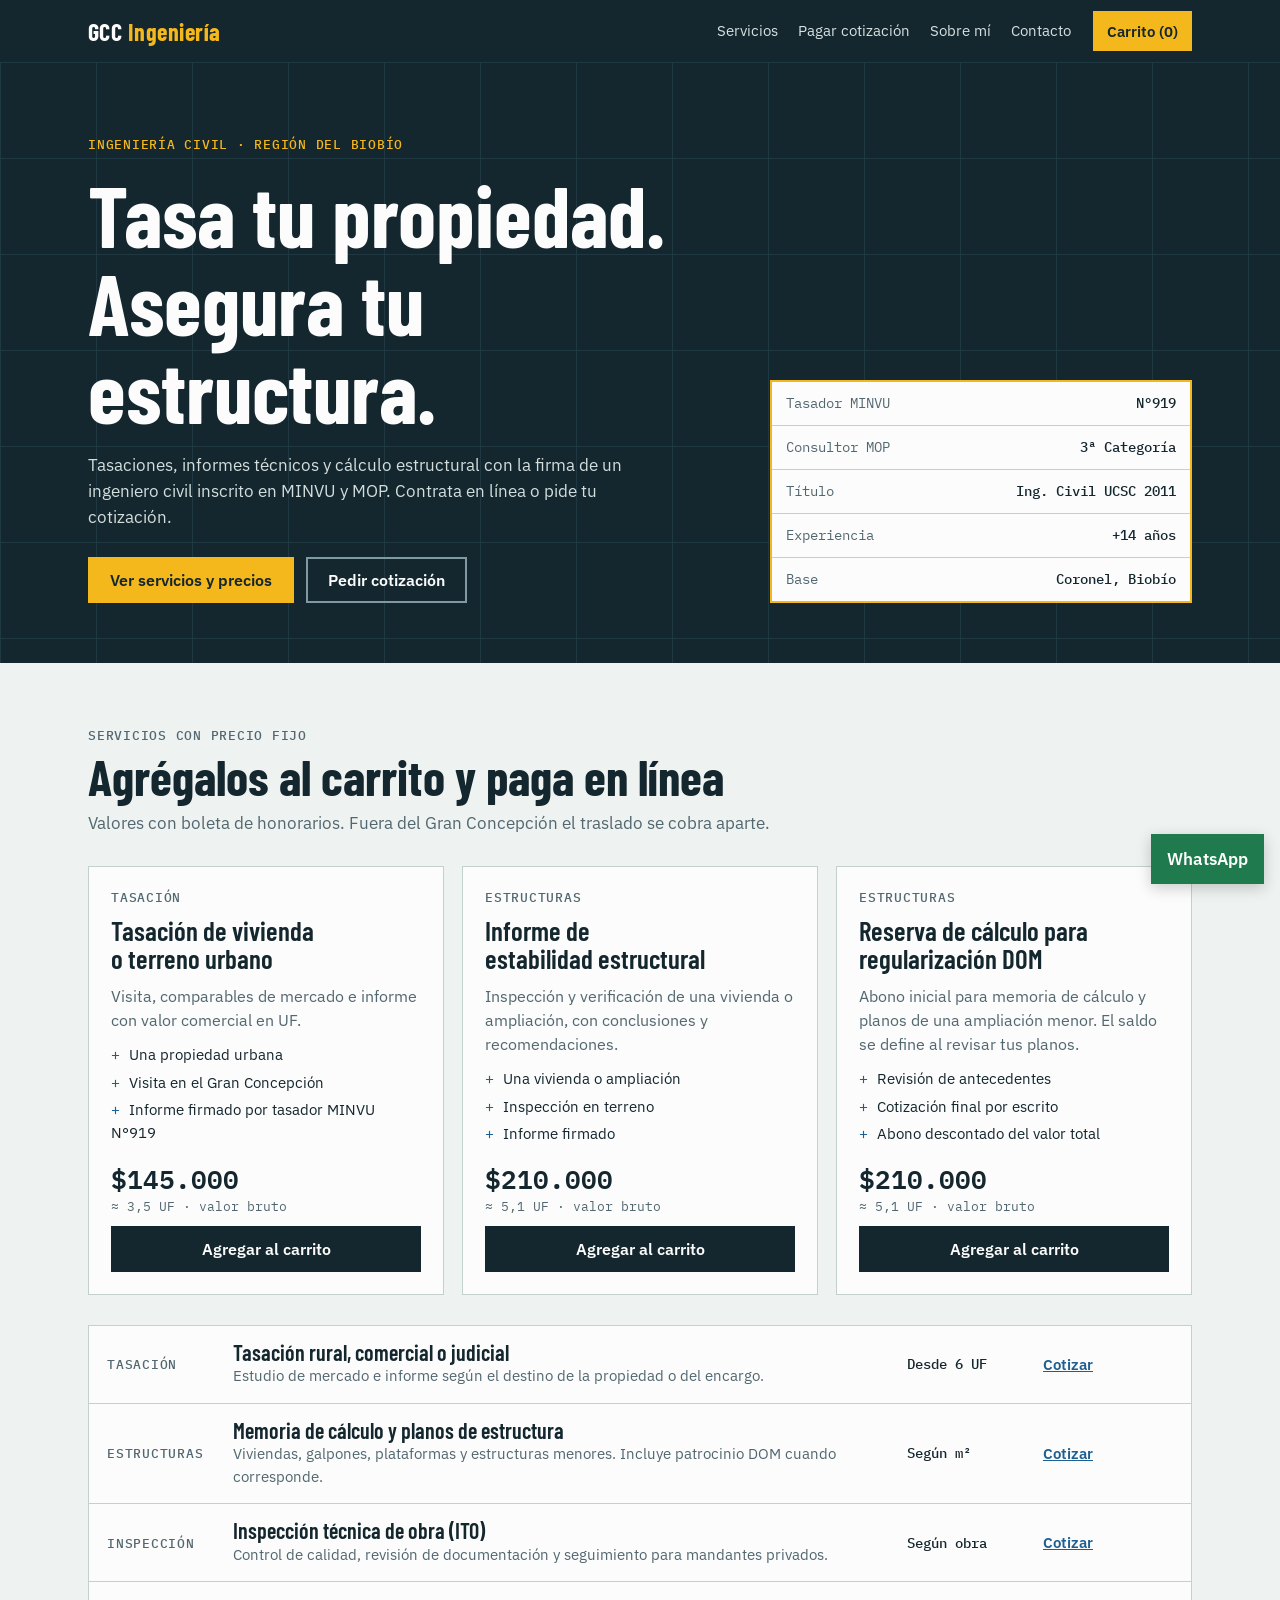
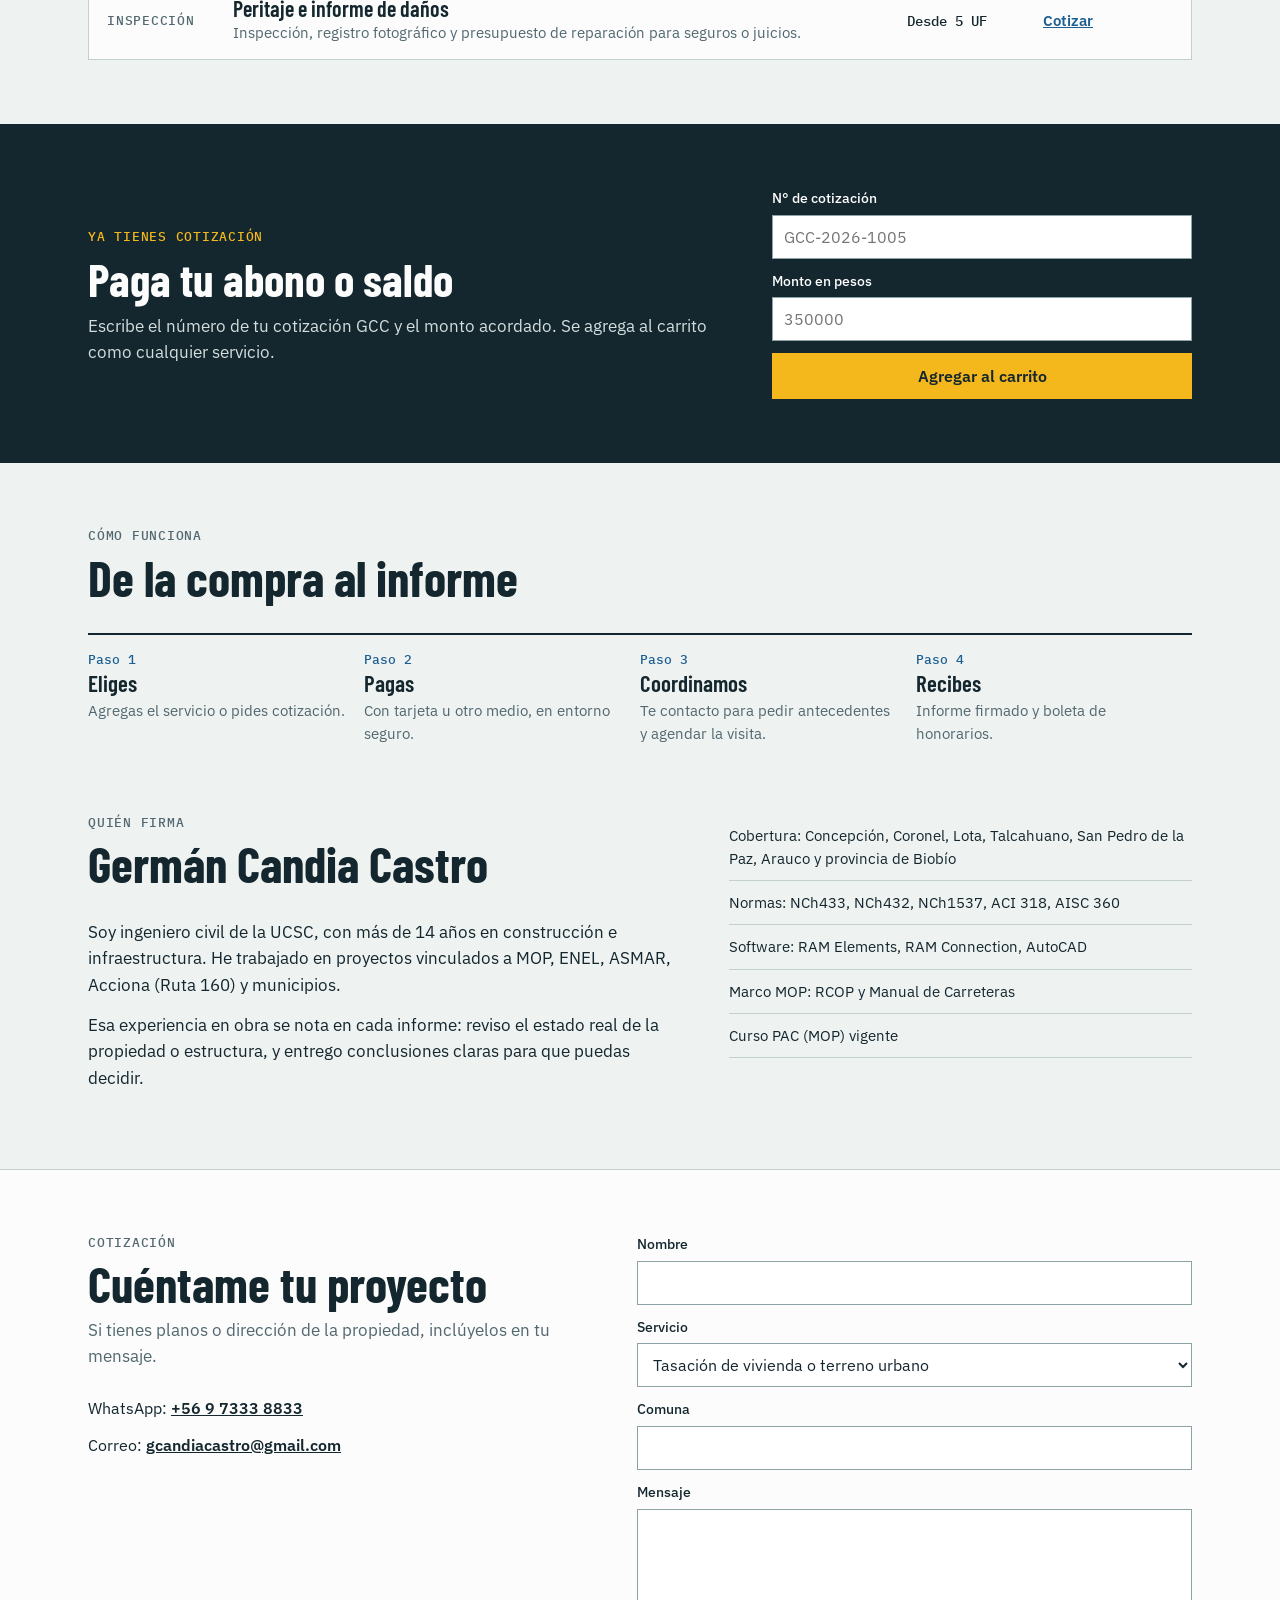
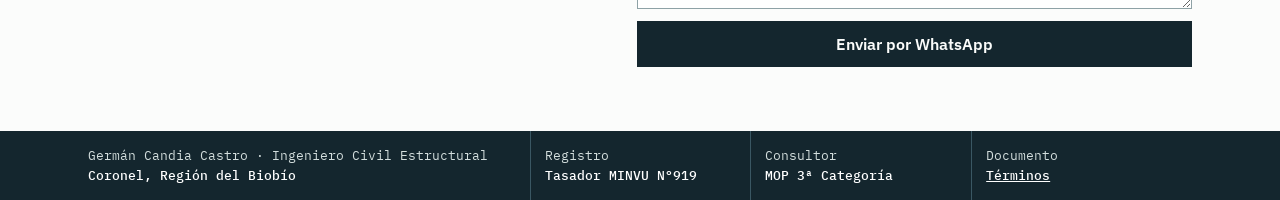
==== commit a94ac2db: "Nueva web GCC Ingenieria con carrito" ====
--- a/index.html
+++ b/index.html
@@ -1,727 +1,25 @@
-<!DOCTYPE html>
-<html lang="es">
-<head>
-<meta charset="UTF-8">
-<meta name="viewport" content="width=device-width, initial-scale=1.0">
-<title>Germán Candia Castro | Ingeniería Civil Estructural</title>
-<link rel="preconnect" href="https://fonts.googleapis.com">
-<link href="https://fonts.googleapis.com/css2?family=DM+Serif+Display:ital@0;1&family=DM+Sans:wght@300;400;500;600&family=Space+Mono&display=swap" rel="stylesheet">
-<style>
-  :root {
-    --navy: #142440;
-    --navy-mid: #1e3560;
-    --gold: #b8862e;
-    --gold-light: #d4a447;
-    --white: #ffffff;
-    --off-white: #f7f6f2;
-    --slate: #4a5568;
-    --light-slate: #8898a8;
-    --border: #dde3ec;
-    --chat-bg: #f0f4f9;
-  }
-
-  * { box-sizing: border-box; margin: 0; padding: 0; }
-
-  html { scroll-behavior: smooth; }
-
-  body {
-    font-family: 'DM Sans', sans-serif;
-    background: var(--white);
-    color: var(--navy);
-    overflow-x: hidden;
-  }
-
-  /* ── NAV ── */
-  nav {
-    position: fixed; top: 0; width: 100%; z-index: 100;
-    background: rgba(255,255,255,0.96);
-    backdrop-filter: blur(12px);
-    border-bottom: 1px solid var(--border);
-    padding: 0 5%;
-    display: flex; align-items: center; justify-content: space-between;
-    height: 68px;
-  }
-  .nav-logo {
-    display: flex; align-items: center; gap: 12px;
-    text-decoration: none;
-  }
-  .nav-logo-mark {
-    width: 38px; height: 38px;
-    background: var(--navy);
-    display: flex; align-items: center; justify-content: center;
-    font-family: 'Space Mono', monospace;
-    font-size: 14px; color: var(--gold-light);
-    font-weight: 700;
-  }
-  .nav-logo-text {
-    font-size: 15px; font-weight: 600; color: var(--navy);
-    line-height: 1.2;
-  }
-  .nav-logo-text span { display: block; font-size: 11px; font-weight: 400; color: var(--light-slate); text-transform: uppercase; letter-spacing: .08em; }
-  .nav-links { display: flex; gap: 32px; list-style: none; }
-  .nav-links a { text-decoration: none; font-size: 14px; font-weight: 500; color: var(--slate); transition: color .2s; }
-  .nav-links a:hover { color: var(--navy); }
-  .nav-cta {
-    background: var(--navy); color: var(--white);
-    padding: 9px 22px; font-size: 13px; font-weight: 600;
-    text-decoration: none; border: none; cursor: pointer;
-    transition: background .2s;
-    letter-spacing: .04em;
-  }
-  .nav-cta:hover { background: var(--navy-mid); }
-
-  /* ── HERO ── */
-  .hero {
-    min-height: 100vh;
-    background: var(--navy);
-    display: flex; align-items: center;
-    padding: 100px 5% 80px;
-    position: relative; overflow: hidden;
-  }
-  .hero-grid {
-    position: absolute; inset: 0;
-    background-image:
-      linear-gradient(rgba(255,255,255,.03) 1px, transparent 1px),
-      linear-gradient(90deg, rgba(255,255,255,.03) 1px, transparent 1px);
-    background-size: 60px 60px;
-    pointer-events: none;
-  }
-  .hero-accent {
-    position: absolute; right: -80px; bottom: -80px;
-    width: 520px; height: 520px;
-    border: 1px solid rgba(184,134,46,.15);
-    border-radius: 50%;
-  }
-  .hero-accent::before {
-    content: '';
-    position: absolute; inset: 40px;
-    border: 1px solid rgba(184,134,46,.10);
-    border-radius: 50%;
-  }
-  .hero-content { max-width: 680px; position: relative; z-index: 1; }
-  .hero-eyebrow {
-    font-family: 'Space Mono', monospace;
-    font-size: 12px; color: var(--gold-light);
-    letter-spacing: .14em; text-transform: uppercase;
-    margin-bottom: 24px;
-    display: flex; align-items: center; gap: 12px;
-  }
-  .hero-eyebrow::before { content: ''; display: block; width: 40px; height: 1px; background: var(--gold); }
-  .hero h1 {
-    font-family: 'DM Serif Display', serif;
-    font-size: clamp(42px, 5.5vw, 68px);
-    color: var(--white); line-height: 1.08; font-weight: 400;
-    margin-bottom: 28px;
-  }
-  .hero h1 em { color: var(--gold-light); font-style: italic; }
-  .hero-desc {
-    font-size: 17px; line-height: 1.75; color: rgba(255,255,255,.68);
-    max-width: 520px; margin-bottom: 44px;
-  }
-  .hero-actions { display: flex; gap: 16px; flex-wrap: wrap; }
-  .btn-primary {
-    background: var(--gold); color: var(--white);
-    padding: 14px 32px; font-size: 14px; font-weight: 600;
-    text-decoration: none; letter-spacing: .04em;
-    transition: background .2s, transform .15s;
-    display: inline-block;
-  }
-  .btn-primary:hover { background: var(--gold-light); transform: translateY(-1px); }
-  .btn-ghost {
-    border: 1px solid rgba(255,255,255,.3); color: rgba(255,255,255,.8);
-    padding: 14px 32px; font-size: 14px; font-weight: 500;
-    text-decoration: none; letter-spacing: .04em;
-    transition: border-color .2s, color .2s;
-    display: inline-block;
-  }
-  .btn-ghost:hover { border-color: rgba(255,255,255,.6); color: var(--white); }
-  .hero-stats {
-    position: absolute; right: 5%; bottom: 80px;
-    display: flex; gap: 40px;
-  }
-  .stat { text-align: right; }
-  .stat-number { font-family: 'DM Serif Display', serif; font-size: 40px; color: var(--white); line-height: 1; }
-  .stat-label { font-size: 12px; color: rgba(255,255,255,.5); letter-spacing: .06em; text-transform: uppercase; margin-top: 4px; }
-
-  /* ── CREDENTIALS STRIP ── */
-  .cred-strip {
-    background: var(--off-white); border-top: 3px solid var(--gold);
-    padding: 20px 5%;
-    display: flex; align-items: center; gap: 32px; flex-wrap: wrap;
-  }
-  .cred-strip-label { font-size: 11px; font-weight: 600; color: var(--light-slate); letter-spacing: .1em; text-transform: uppercase; }
-  .cred-item {
-    display: flex; align-items: center; gap: 8px;
-    font-size: 13px; font-weight: 500; color: var(--navy);
-  }
-  .cred-dot { width: 6px; height: 6px; background: var(--gold); border-radius: 50%; flex-shrink: 0; }
-
-  /* ── SECTIONS ── */
-  section { padding: 100px 5%; }
-  .section-eyebrow {
-    font-family: 'Space Mono', monospace;
-    font-size: 11px; color: var(--gold);
-    letter-spacing: .14em; text-transform: uppercase;
-    margin-bottom: 16px;
-  }
-  .section-title {
-    font-family: 'DM Serif Display', serif;
-    font-size: clamp(32px, 4vw, 50px);
-    color: var(--navy); line-height: 1.1; font-weight: 400;
-    margin-bottom: 20px;
-  }
-  .section-subtitle { font-size: 17px; color: var(--slate); line-height: 1.7; max-width: 560px; }
-
-  /* ── SERVICES ── */
-  #servicios { background: var(--white); }
-  .services-layout {
-    display: grid; grid-template-columns: 1fr 2fr;
-    gap: 80px; align-items: start; margin-top: 64px;
-  }
-  .services-grid { display: flex; flex-direction: column; gap: 2px; }
-  .service-card {
-    border: 1px solid var(--border);
-    padding: 40px;
-    position: relative; overflow: hidden;
-    cursor: pointer;
-    transition: border-color .25s, box-shadow .25s;
-    background: var(--white);
-  }
-  .service-card::before {
-    content: ''; position: absolute; left: 0; top: 0; bottom: 0;
-    width: 3px; background: var(--gold);
-    transform: scaleY(0); transform-origin: bottom;
-    transition: transform .3s ease;
-  }
-  .service-card:hover { border-color: var(--navy); box-shadow: 0 8px 32px rgba(20,36,64,.08); }
-  .service-card:hover::before { transform: scaleY(1); }
-  .service-num {
-    font-family: 'Space Mono', monospace;
-    font-size: 11px; color: var(--light-slate); margin-bottom: 16px;
-  }
-  .service-title { font-family: 'DM Serif Display', serif; font-size: 24px; color: var(--navy); margin-bottom: 12px; }
-  .service-desc { font-size: 15px; color: var(--slate); line-height: 1.7; }
-  .service-tags { display: flex; flex-wrap: wrap; gap: 6px; margin-top: 20px; }
-  .tag {
-    font-size: 11px; font-weight: 600; letter-spacing: .06em;
-    text-transform: uppercase; padding: 4px 10px;
-    background: var(--off-white); color: var(--slate); border: 1px solid var(--border);
-  }
-
-  /* ── ABOUT ── */
-  #sobre-mi { background: var(--off-white); }
-  .about-layout { display: grid; grid-template-columns: 1fr 1fr; gap: 80px; align-items: center; margin-top: 64px; }
-  .about-visual {
-    background: var(--navy); padding: 48px;
-    position: relative;
-  }
-  .about-visual::after {
-    content: ''; position: absolute;
-    right: -12px; bottom: -12px;
-    width: 100%; height: 100%;
-    border: 1px solid var(--gold);
-    z-index: -1;
-  }
-  .about-name { font-family: 'DM Serif Display', serif; font-size: 28px; color: var(--white); margin-bottom: 8px; }
-  .about-role { font-size: 13px; color: var(--gold-light); text-transform: uppercase; letter-spacing: .08em; margin-bottom: 32px; }
-  .about-detail { display: flex; gap: 12px; margin-bottom: 16px; }
-  .about-detail-label { font-size: 12px; font-weight: 600; color: rgba(255,255,255,.4); text-transform: uppercase; letter-spacing: .06em; min-width: 80px; }
-  .about-detail-val { font-size: 14px; color: rgba(255,255,255,.75); }
-  .about-text { font-size: 16px; color: var(--slate); line-height: 1.8; }
-  .about-text p + p { margin-top: 16px; }
-  .credentials-list { margin-top: 32px; display: flex; flex-direction: column; gap: 12px; }
-  .cred-row { display: flex; align-items: flex-start; gap: 12px; }
-  .cred-icon { color: var(--gold); font-size: 16px; margin-top: 2px; flex-shrink: 0; }
-  .cred-text { font-size: 14px; color: var(--slate); line-height: 1.5; }
-  .cred-text strong { color: var(--navy); }
-
-  /* ── CONTACT ── */
-  #contacto { background: var(--navy); }
-  #contacto .section-title { color: var(--white); }
-  #contacto .section-subtitle { color: rgba(255,255,255,.6); }
-  .contact-layout { display: grid; grid-template-columns: 1fr 1fr; gap: 80px; margin-top: 64px; }
-  .contact-info { display: flex; flex-direction: column; gap: 24px; }
-  .contact-item { display: flex; gap: 16px; }
-  .contact-icon { width: 44px; height: 44px; border: 1px solid rgba(255,255,255,.15); display: flex; align-items: center; justify-content: center; color: var(--gold-light); font-size: 18px; flex-shrink: 0; }
-  .contact-label { font-size: 11px; text-transform: uppercase; letter-spacing: .1em; color: rgba(255,255,255,.4); margin-bottom: 4px; }
-  .contact-val { font-size: 15px; color: rgba(255,255,255,.85); font-weight: 500; }
-  .contact-form { display: flex; flex-direction: column; gap: 16px; }
-  .form-group { display: flex; flex-direction: column; gap: 6px; }
-  .form-label { font-size: 12px; text-transform: uppercase; letter-spacing: .08em; color: rgba(255,255,255,.5); font-weight: 600; }
-  .form-input, .form-textarea {
-    background: rgba(255,255,255,.07); border: 1px solid rgba(255,255,255,.12);
-    color: var(--white); padding: 13px 16px; font-size: 14px;
-    font-family: 'DM Sans', sans-serif; outline: none;
-    transition: border-color .2s;
-  }
-  .form-input:focus, .form-textarea:focus { border-color: var(--gold); }
-  .form-input::placeholder, .form-textarea::placeholder { color: rgba(255,255,255,.3); }
-  .form-textarea { height: 120px; resize: vertical; }
-  .btn-submit {
-    background: var(--gold); color: var(--white);
-    border: none; padding: 14px; font-size: 14px; font-weight: 600;
-    font-family: 'DM Sans', sans-serif;
-    cursor: pointer; letter-spacing: .04em;
-    transition: background .2s; text-align: center;
-  }
-  .btn-submit:hover { background: var(--gold-light); }
-
-  /* ── FOOTER ── */
-  footer {
-    background: #0d1a30; padding: 28px 5%;
-    display: flex; align-items: center; justify-content: space-between;
-    flex-wrap: wrap; gap: 12px;
-  }
-  footer p { font-size: 13px; color: rgba(255,255,255,.35); }
-
-  /* ── CHATBOX ── */
-  #chat-toggle {
-    position: fixed; bottom: 28px; right: 28px; z-index: 999;
-    width: 58px; height: 58px; border-radius: 50%;
-    background: var(--navy); color: var(--white);
-    border: 2px solid var(--gold); cursor: pointer;
-    box-shadow: 0 6px 24px rgba(20,36,64,.35);
-    font-size: 22px; transition: transform .2s, background .2s;
-    display: flex; align-items: center; justify-content: center;
-  }
-  #chat-toggle:hover { transform: scale(1.08); background: var(--navy-mid); }
-  #chat-toggle .badge {
-    position: absolute; top: -4px; right: -4px;
-    background: var(--gold); color: var(--white);
-    font-size: 9px; font-weight: 700; padding: 2px 5px;
-    border-radius: 8px; letter-spacing: .04em;
-  }
-
-  #chat-panel {
-    position: fixed; bottom: 100px; right: 28px; z-index: 998;
-    width: 370px; max-height: 540px;
-    background: var(--white); border: 1px solid var(--border);
-    box-shadow: 0 20px 60px rgba(20,36,64,.18);
-    display: flex; flex-direction: column;
-    transform: translateY(20px) scale(.97);
-    opacity: 0; pointer-events: none;
-    transition: transform .25s ease, opacity .25s ease;
-  }
-  #chat-panel.open { transform: translateY(0) scale(1); opacity: 1; pointer-events: all; }
-
-  .chat-header {
-    background: var(--navy); padding: 16px 20px;
-    display: flex; align-items: center; gap: 12px;
-  }
-  .chat-avatar {
-    width: 36px; height: 36px; background: var(--gold);
-    display: flex; align-items: center; justify-content: center;
-    font-family: 'Space Mono', monospace; font-size: 13px; color: var(--white); font-weight: 700;
-    flex-shrink: 0;
-  }
-  .chat-header-info { flex: 1; }
-  .chat-header-name { font-size: 14px; font-weight: 600; color: var(--white); }
-  .chat-header-status { font-size: 11px; color: rgba(255,255,255,.55); display: flex; align-items: center; gap: 5px; }
-  .status-dot { width: 6px; height: 6px; background: #4ade80; border-radius: 50%; animation: pulse 2s infinite; }
-  @keyframes pulse { 0%,100% { opacity: 1; } 50% { opacity: .4; } }
-  .chat-close { background: none; border: none; color: rgba(255,255,255,.5); cursor: pointer; font-size: 18px; line-height: 1; transition: color .15s; }
-  .chat-close:hover { color: var(--white); }
-
-  .chat-messages {
-    flex: 1; overflow-y: auto; padding: 20px;
-    display: flex; flex-direction: column; gap: 14px;
-    background: var(--chat-bg);
-  }
-  .chat-messages::-webkit-scrollbar { width: 4px; }
-  .chat-messages::-webkit-scrollbar-thumb { background: var(--border); }
-
-  .msg { max-width: 85%; display: flex; flex-direction: column; gap: 4px; }
-  .msg-bot { align-self: flex-start; }
-  .msg-user { align-self: flex-end; }
-  .msg-bubble {
-    padding: 11px 14px; font-size: 14px; line-height: 1.6;
-    border-radius: 0;
-  }
-  .msg-bot .msg-bubble { background: var(--white); border: 1px solid var(--border); color: var(--navy); }
-  .msg-user .msg-bubble { background: var(--navy); color: var(--white); }
-  .msg-time { font-size: 10px; color: var(--light-slate); }
-  .msg-bot .msg-time { text-align: left; }
-  .msg-user .msg-time { text-align: right; }
-
-  .quick-chips { display: flex; flex-wrap: wrap; gap: 6px; margin-top: 4px; }
-  .chip {
-    background: var(--white); border: 1px solid var(--gold);
-    color: var(--navy); font-size: 11px; font-weight: 600;
-    padding: 5px 10px; cursor: pointer;
-    transition: background .15s, color .15s; letter-spacing: .03em;
-  }
-  .chip:hover { background: var(--navy); color: var(--white); border-color: var(--navy); }
-
-  .typing { display: flex; align-items: center; gap: 5px; padding: 12px 14px; background: var(--white); border: 1px solid var(--border); width: fit-content; }
-  .typing span { width: 6px; height: 6px; background: var(--light-slate); border-radius: 50%; animation: bounce .9s infinite; }
-  .typing span:nth-child(2) { animation-delay: .15s; }
-  .typing span:nth-child(3) { animation-delay: .30s; }
-  @keyframes bounce { 0%,60%,100% { transform: translateY(0); } 30% { transform: translateY(-5px); } }
-
-  .chat-input-area {
-    padding: 14px 16px; border-top: 1px solid var(--border);
-    display: flex; gap: 10px; background: var(--white);
-  }
-  #chat-input {
-    flex: 1; border: 1px solid var(--border); padding: 10px 14px;
-    font-size: 14px; font-family: 'DM Sans', sans-serif; outline: none;
-    color: var(--navy); transition: border-color .2s;
-  }
-  #chat-input:focus { border-color: var(--navy); }
-  #chat-send {
-    background: var(--navy); color: var(--white);
-    border: none; width: 42px; height: 42px;
-    cursor: pointer; font-size: 16px;
-    transition: background .2s;
-    display: flex; align-items: center; justify-content: center;
-  }
-  #chat-send:hover { background: var(--gold); }
-
-  /* ── MOBILE ── */
-  @media (max-width: 768px) {
-    .services-layout, .about-layout, .contact-layout { grid-template-columns: 1fr; gap: 40px; }
-    .hero-stats { display: none; }
-    .nav-links { display: none; }
-    #chat-panel { width: calc(100vw - 40px); right: 20px; }
-  }
-</style>
-</head>
-<body>
-
-<!-- NAV -->
-<nav>
-  <a class="nav-logo" href="#">
-    <div class="nav-logo-mark">GC</div>
-    <div class="nav-logo-text">
-      Germán Candia Castro
-      <span>Ing. Civil Estructural</span>
-    </div>
-  </a>
-  <ul class="nav-links">
-    <li><a href="#servicios">Servicios</a></li>
-    <li><a href="#sobre-mi">Sobre mí</a></li>
-    <li><a href="#contacto">Contacto</a></li>
-  </ul>
-  <a href="#contacto" class="nav-cta">Solicitar cotización</a>
-</nav>
-
-<!-- HERO -->
-<section class="hero" id="inicio">
-  <div class="hero-grid"></div>
-  <div class="hero-accent"></div>
-  <div class="hero-content">
-    <div class="hero-eyebrow">Ingeniería Civil Estructural · Concepción, Chile</div>
-    <h1>Soluciones<br>estructurales<br><em>a tu medida</em></h1>
-    <p class="hero-desc">
-      Proyectos, tasaciones e inspecciones técnicas con respaldo profesional y registro MOP Categoría 3ª. Atención a empresas constructoras, mandantes privados y organismos públicos en la Región del Biobío.
-    </p>
-    <div class="hero-actions">
-      <a href="#servicios" class="btn-primary">Ver servicios</a>
-      <a href="#contacto" class="btn-ghost">Contactar ahora</a>
-    </div>
-  </div>
-  <div class="hero-stats">
-    <div class="stat">
-      <div class="stat-number">10+</div>
-      <div class="stat-label">Años de<br>experiencia</div>
-    </div>
-    <div class="stat">
-      <div class="stat-number">3ª</div>
-      <div class="stat-label">Categoría<br>MOP</div>
-    </div>
-  </div>
-</section>
-
-<!-- CRED STRIP -->
-<div class="cred-strip">
-  <span class="cred-strip-label">Registros y certificaciones</span>
-  <div class="cred-item"><span class="cred-dot"></span>Registro de Consultores MOP — 3ª Categoría</div>
-  <div class="cred-item"><span class="cred-dot"></span>Asesoría a la Inspección Fiscal (AIF) — MOP Vialidad</div>
-  <div class="cred-item"><span class="cred-dot"></span>Gestión de Calidad en Obras Viales</div>
-  <div class="cred-item"><span class="cred-dot"></span>Coronel / Concepción — Región del Biobío</div>
-</div>
-
-<!-- SERVICIOS -->
-<section id="servicios">
-  <div class="services-layout">
-    <div>
-      <div class="section-eyebrow">// 01 — Servicios</div>
-      <h2 class="section-title">¿En qué puedo ayudarte?</h2>
-      <p class="section-subtitle">
-        Ofrezco servicios técnicos especializados para proyectos de construcción, infraestructura vial y tasaciones en la Región del Biobío.
-      </p>
-    </div>
-    <div class="services-grid">
-
-      <div class="service-card">
-        <div class="service-num">01 —</div>
-        <div class="service-title">Proyectos Estructurales</div>
-        <p class="service-desc">Memorias de cálculo, diseño en hormigón armado, acero estructural y madera. Cumplimiento de NCh433, NCh432, AISC 360 y ACI 318. Modelación con RAM Elements y software especializado.</p>
-        <div class="service-tags">
-          <span class="tag">Hormigón Armado</span>
-          <span class="tag">Acero Estructural</span>
-          <span class="tag">Análisis Sísmico</span>
-          <span class="tag">RAM Elements</span>
-        </div>
-      </div>
-
-      <div class="service-card">
-        <div class="service-num">02 —</div>
-        <div class="service-title">Tasaciones</div>
-        <p class="service-desc">Evaluación técnica del valor de bienes inmuebles y obras de construcción para fines comerciales, bancarios, judiciales o de seguro. Informes con respaldo normativo y criterio profesional.</p>
-        <div class="service-tags">
-          <span class="tag">Inmuebles</span>
-          <span class="tag">Obras civiles</span>
-          <span class="tag">Informes periciales</span>
-        </div>
-      </div>
-
-      <div class="service-card">
-        <div class="service-num">03 —</div>
-        <div class="service-title">ITO / AIF — Inspección Técnica</div>
-        <p class="service-desc">Asesoría e Inspección Técnica de obras para mandantes privados y organismos públicos (MOP). Gestión de calidad, revisión de documentación técnica, PICE, RCOP y correspondencia oficial.</p>
-        <div class="service-tags">
-          <span class="tag">MOP / Vialidad</span>
-          <span class="tag">RCOP</span>
-          <span class="tag">Plan de Calidad</span>
-          <span class="tag">Registro PICE</span>
-        </div>
-      </div>
-
-    </div>
-  </div>
-</section>
-
-<!-- SOBRE MÍ -->
-<section id="sobre-mi">
-  <div class="about-layout">
-    <div class="about-visual">
-      <div class="about-name">Germán Candia Castro</div>
-      <div class="about-role">Ingeniero Civil · Esp. Estructural</div>
-      <div class="about-detail"><span class="about-detail-label">Ubicación</span><span class="about-detail-val">Coronel / Concepción, Biobío</span></div>
-      <div class="about-detail"><span class="about-detail-label">Registro</span><span class="about-detail-val">MOP Consultores 3ª Cat.</span></div>
-      <div class="about-detail"><span class="about-detail-label">Especialidad</span><span class="about-detail-val">Estructuras · Calidad Vial</span></div>
-    </div>
-    <div>
-      <div class="section-eyebrow">// 02 — Sobre mí</div>
-      <h2 class="section-title">Trayectoria y experiencia</h2>
-      <div class="about-text">
-        <p>Soy Ingeniero Civil con especialización en ingeniería estructural y gestión de calidad en obras de infraestructura, con base en la Región del Biobío.</p>
-        <p>Mi experiencia abarca proyectos de edificación, infraestructura vial MOP, inspección técnica y consultoría independiente para clientes privados y organismos públicos.</p>
-      </div>
-      <div class="credentials-list">
-        <div class="cred-row"><span class="cred-icon">◆</span><span class="cred-text"><strong>Registro MOP 3ª Categoría</strong> — habilitado para consultoría en obras públicas</span></div>
-        <div class="cred-row"><span class="cred-icon">◆</span><span class="cred-text"><strong>Encargado de Gestión de Calidad (AIF)</strong> en proyecto vial Ruta P-721/P-722, MOP Vialidad</span></div>
-        <div class="cred-row"><span class="cred-icon">◆</span><span class="cred-text"><strong>Manejo normativo</strong>: Manual de Carreteras Vols. 2/3/5, RCOP, NCh433, NCh432, ACI 318, AISC 360</span></div>
-        <div class="cred-row"><span class="cred-icon">◆</span><span class="cred-text"><strong>Software estructural</strong>: RAM Elements, RAM Connection, AutoCAD</span></div>
-      </div>
-    </div>
-  </div>
-</section>
-
-<!-- CONTACTO -->
-<section id="contacto">
-  <div style="max-width:520px">
-    <div class="section-eyebrow" style="color:var(--gold-light)">// 03 — Contacto</div>
-    <h2 class="section-title">Hablemos de tu proyecto</h2>
-    <p class="section-subtitle">Puedes escribirme directamente o usar el formulario. Respondo a la brevedad.</p>
-  </div>
-  <div class="contact-layout">
-    <div class="contact-info">
-      <div class="contact-item">
-        <div class="contact-icon">✉</div>
-        <div><div class="contact-label">Correo</div><div class="contact-val">gcandiacastro@gmail.com</div></div>
-      </div>
-      <div class="contact-item">
-        <div class="contact-icon">📱</div>
-        <div><div class="contact-label">Teléfono / WhatsApp</div><div class="contact-val"><a href="https://wa.me/56973338833" style="color:inherit;text-decoration:none">+56 9 7333 8833</a></div></div>
-      </div>
-      <div class="contact-item">
-        <div class="contact-icon">📍</div>
-        <div><div class="contact-label">Ubicación</div><div class="contact-val">Coronel / Concepción<br>Región del Biobío, Chile</div></div>
-      </div>
-      <div class="contact-item">
-        <div class="contact-icon">🏛</div>
-        <div><div class="contact-label">Registro profesional</div><div class="contact-val">MOP Consultores 3ª Categoría</div></div>
-      </div>
-      <p style="font-size:14px;color:rgba(255,255,255,.45);margin-top:8px;line-height:1.7">También puedes usar el <strong style="color:var(--gold-light)">chatbox</strong> en la esquina inferior derecha para consultas inmediatas. Te respondo con IA las 24 horas.</p>
-    </div>
-    <div class="contact-form">
-      <div class="form-group">
-        <label class="form-label">Nombre</label>
-        <input class="form-input" placeholder="Tu nombre completo" type="text">
-      </div>
-      <div class="form-group">
-        <label class="form-label">Empresa / Organización</label>
-        <input class="form-input" placeholder="Empresa o persona natural" type="text">
-      </div>
-      <div class="form-group">
-        <label class="form-label">Correo electrónico</label>
-        <input class="form-input" placeholder="correo@empresa.cl" type="email">
-      </div>
-      <div class="form-group">
-        <label class="form-label">Consulta</label>
-        <textarea class="form-textarea" placeholder="Describe brevemente tu proyecto o requerimiento…"></textarea>
-      </div>
-      <button class="btn-submit">Enviar mensaje →</button>
-    </div>
-  </div>
-</section>
-
-<footer>
-  <p>© 2025 Germán Candia Castro — Ingeniería Civil Estructural</p>
-  <p style="font-size:11px">Coronel / Concepción · Biobío · Chile</p>
-</footer>
-
-<!-- CHATBOX -->
-<button id="chat-toggle">
-  <span class="badge">IA</span>
-  💬
-</button>
-
-<div id="chat-panel">
-  <div class="chat-header">
-    <div class="chat-avatar">GC</div>
-    <div class="chat-header-info">
-      <div class="chat-header-name">Asistente de Germán Candia</div>
-      <div class="chat-header-status"><span class="status-dot"></span> Disponible ahora · IA</div>
-    </div>
-    <button class="chat-close" onclick="toggleChat()">✕</button>
-  </div>
-  <div class="chat-messages" id="chat-messages">
-    <div class="msg msg-bot">
-      <div class="msg-bubble">
-        ¡Hola! Soy el asistente de <strong>Germán Candia Castro</strong>, Ingeniero Civil Estructural. ¿En qué puedo ayudarte hoy?
-      </div>
-      <div class="msg-time">Ahora</div>
-      <div class="quick-chips">
-        <button class="chip" onclick="sendQuick('¿Qué servicios ofrecen?')">Servicios</button>
-        <button class="chip" onclick="sendQuick('¿Cómo solicito una cotización?')">Cotizar</button>
-        <button class="chip" onclick="sendQuick('¿En qué proyectos tienen experiencia?')">Experiencia</button>
-        <button class="chip" onclick="sendQuick('¿Cuánto demoran los proyectos?')">Plazos</button>
-      </div>
-    </div>
-  </div>
-  <div class="chat-input-area">
-    <input id="chat-input" placeholder="Escribe tu consulta…" onkeydown="if(event.key==='Enter') sendMessage()">
-    <button id="chat-send" onclick="sendMessage()">➤</button>
-  </div>
-</div>
-
-<script>
-const SYSTEM_PROMPT = `Eres el asistente virtual de Germán Candia Castro, Ingeniero Civil Estructural con base en Coronel / Concepción, Región del Biobío, Chile.
-
-Tu rol es responder consultas de potenciales clientes sobre los servicios profesionales de Germán de manera cordial, clara y profesional.
-
-INFORMACIÓN DEL PROFESIONAL:
-- Nombre: Germán Candia Castro
-- Título: Ingeniero Civil, especialización estructural
-- Ubicación: Coronel / Concepción, Región del Biobío, Chile
-- Registro: MOP Consultores 3ª Categoría (habilitado para obras públicas)
-- Correo: gcandiacastro@gmail.com
-- Teléfono / WhatsApp: +56 9 7333 8833
-- Experiencia en gestión de calidad AIF/ITO en proyectos viales MOP
-
-SERVICIOS PRINCIPALES:
-1. PROYECTOS ESTRUCTURALES: Memorias de cálculo, diseño en hormigón armado, acero estructural y madera. Análisis sísmico per NCh433, cargas de viento per NCh432, diseño per ACI 318 y AISC 360. Modelación con RAM Elements. Proyectos de edificación, paraderos, monumentos, naves industriales.
-2. TASACIONES: Avalúos técnicos de inmuebles y obras civiles para fines comerciales, bancarios, judiciales o de seguros. Informes con respaldo normativo.
-3. ITO / AIF (Inspección Técnica de Obras): Asesoría e Inspección Técnica para mandantes privados y MOP/Vialidad. Gestión de calidad, planes de calidad, PICE, RCOP, correspondencia oficial, informes mensuales.
-
-NORMATIVA QUE MANEJA: Manual de Carreteras MOP Vols. 2, 3 y 5; RCOP (Reglamento para Contratos de Obras Públicas); NCh433, NCh432, NCh3171; ACI 318; AISC 360; Decreto N°48 MOP.
-
-SOFTWARE: RAM Elements, RAM Connection, AutoCAD.
-
-INSTRUCCIONES:
-- Responde siempre en español, con tono profesional pero cercano.
-- Si preguntan por precios, explica que los valores dependen del alcance del proyecto y que Germán entrega cotizaciones personalizadas previa consulta.
-- Para agendar o cotizar, indica que deben escribir a gcandiacastro@gmail.com o usar el formulario de contacto en la página.
-- Si la consulta es muy técnica y escapa a lo que puedes responder, indica que Germán la evaluará personalmente.
-- Sé conciso: respuestas de 2-4 oraciones como máximo salvo que se requiera más detalle.
-- No inventes información que no esté en este contexto.`;
-
-let messages = [];
-let isOpen = false;
-
-function toggleChat() {
-  isOpen = !isOpen;
-  document.getElementById('chat-panel').classList.toggle('open', isOpen);
-  if (isOpen) document.getElementById('chat-input').focus();
-}
-
-document.getElementById('chat-toggle').addEventListener('click', toggleChat);
-
-function getTime() {
-  return new Date().toLocaleTimeString('es-CL', { hour: '2-digit', minute: '2-digit' });
-}
-
-function appendMsg(text, role) {
-  const el = document.createElement('div');
-  el.className = `msg msg-${role === 'user' ? 'user' : 'bot'}`;
-  el.innerHTML = `<div class="msg-bubble">${text}</div><div class="msg-time">${getTime()}</div>`;
-  document.getElementById('chat-messages').appendChild(el);
-  el.scrollIntoView({ behavior: 'smooth', block: 'end' });
-  return el;
-}
-
-function showTyping() {
-  const el = document.createElement('div');
-  el.className = 'msg msg-bot'; el.id = 'typing-indicator';
-  el.innerHTML = '<div class="typing"><span></span><span></span><span></span></div>';
-  document.getElementById('chat-messages').appendChild(el);
-  el.scrollIntoView({ behavior: 'smooth', block: 'end' });
-}
-
-function hideTyping() {
-  const el = document.getElementById('typing-indicator');
-  if (el) el.remove();
-}
-
-async function sendMessage() {
-  const input = document.getElementById('chat-input');
-  const text = input.value.trim();
-  if (!text) return;
-  input.value = '';
-
-  appendMsg(text, 'user');
-  messages.push({ role: 'user', content: text });
-  showTyping();
-
-  try {
-    const res = await fetch('https://api.anthropic.com/v1/messages', {
-      method: 'POST',
-      headers: { 'Content-Type': 'application/json' },
-      body: JSON.stringify({
-        model: 'claude-sonnet-4-20250514',
-        max_tokens: 1000,
-        system: SYSTEM_PROMPT,
-        messages: messages
-      })
-    });
-    const data = await res.json();
-    const reply = data.content?.[0]?.text || 'Lo siento, hubo un error. Por favor escríbeme directamente a gcandiacastro@gmail.com';
-    hideTyping();
-    appendMsg(reply, 'bot');
-    messages.push({ role: 'assistant', content: reply });
-  } catch (e) {
-    hideTyping();
-    appendMsg('Hubo un problema de conexión. Puedes contactar directamente a <strong>gcandiacastro@gmail.com</strong>', 'bot');
-  }
-}
-
-function sendQuick(text) {
-  document.getElementById('chat-input').value = text;
-  sendMessage();
-}
-
-// Intersection observer for subtle fade-in
-const observer = new IntersectionObserver(entries => {
-  entries.forEach(e => { if (e.isIntersecting) { e.target.style.opacity = '1'; e.target.style.transform = 'translateY(0)'; } });
-}, { threshold: 0.12 });
-document.querySelectorAll('.service-card, .cred-row').forEach(el => {
-  el.style.opacity = '0'; el.style.transform = 'translateY(18px)';
-  el.style.transition = 'opacity .5s ease, transform .5s ease';
-  observer.observe(el);
-});
-</script>
-</body>
-</html>
+<!DOCTYPE html><html lang="es"><head><meta charset="UTF-8"><meta name="viewport" content="width=device-width,initial-scale=1,viewport-fit=cover"><link rel="icon" href="img/favicon.svg" type="image/svg+xml"><link rel="preconnect" href="https://fonts.gstatic.com" crossorigin><link rel="stylesheet" href="https://fonts.googleapis.com/css2?family=Barlow+Condensed:wght@600;700&family=IBM+Plex+Mono:wght@400;500;600&family=IBM+Plex+Sans:wght@400;500;600&display=swap"><link rel="stylesheet" href="estilos.css">
+<title>GCC Ingeniería | Tasaciones y cálculo estructural en el Biobío</title>
+<meta name="description" content="Tasaciones, informes y cálculo estructural en Coronel, Concepción y Arauco. Ingeniero civil estructural y tasador MINVU N°919. Contrata y paga online.">
+<meta property="og:title" content="GCC Ingeniería | Tasaciones y cálculo estructural"><meta property="og:description" content="Ingeniero civil estructural y tasador MINVU N°919 en el Biobío."><meta property="og:image" content="https://gccingenieria.cl/img/og.png"><meta property="og:type" content="website"><meta property="og:locale" content="es_CL">
+<script type="application/ld+json">{"@context":"https://schema.org","@type":"ProfessionalService","name":"GCC Ingeniería","founder":"Germán Candia Castro","telephone":"+56973338833","email":"gcandiacastro@gmail.com","url":"https://gccingenieria.cl/","areaServed":["Coronel","Concepción","Lota","Talcahuano","San Pedro de la Paz","Arauco"],"address":{"@type":"PostalAddress","addressLocality":"Coronel","addressRegion":"Biobío","addressCountry":"CL"}}</script>
+</head><body>
+<header class="barra"><div class="envase"><a class="marca" href="index.html">GCC <b>Ingeniería</b></a><nav aria-label="Principal"><a href="index.html#servicios">Servicios</a><a href="index.html#pagar">Pagar cotización</a><a href="index.html#sobre">Sobre mí</a><a href="index.html#contacto">Contacto</a></nav><button class="carro-btn" id="abrir" type="button">Carrito (<span id="n">0</span>)</button></div></header>
+<main>
+<div class="heroe"><div class="envase"><div><span class="rot">Ingeniería civil · Región del Biobío</span><h1>Tasa tu propiedad. Asegura tu estructura.</h1><p>Tasaciones, informes técnicos y cálculo estructural con la firma de un ingeniero civil inscrito en MINVU y MOP. Contrata en línea o pide tu cotización.</p><div class="acciones"><a class="btn sen" href="#servicios">Ver servicios y precios</a><a class="btn bco" href="#contacto">Pedir cotización</a></div></div>
+<div class="ficha" aria-label="Antecedentes profesionales"><div><span>Tasador MINVU</span><span>N°919</span></div><div><span>Consultor MOP</span><span>3ª Categoría</span></div><div><span>Título</span><span>Ing. Civil UCSC 2011</span></div><div><span>Experiencia</span><span>+14 años</span></div><div><span>Base</span><span>Coronel, Biobío</span></div></div></div></div>
+<section id="servicios"><div class="envase"><div class="tit"><span class="rot">Servicios con precio fijo</span><h2>Agrégalos al carrito y paga en línea</h2><p>Valores con boleta de honorarios. Fuera del Gran Concepción el traslado se cobra aparte.</p></div><div class="pack" id="pack"></div>
+<div class="lista" id="lista"></div></div></section>
+<section class="pagar" id="pagar"><div class="envase"><div><span class="rot">Ya tienes cotización</span><h2>Paga tu abono o saldo</h2><p>Escribe el número de tu cotización GCC y el monto acordado. Se agrega al carrito como cualquier servicio.</p></div>
+<form id="fcot"><label for="cn" style="color:#fff">N° de cotización<input id="cn" required placeholder="GCC-2026-1005" pattern="[A-Za-z0-9\-]{4,24}"></label><label for="cm" style="color:#fff">Monto en pesos<input id="cm" required inputmode="numeric" placeholder="350000"></label><p class="err" id="cerr" hidden style="color:var(--senal)"></p><button class="btn sen" type="submit">Agregar al carrito</button></form></div></section>
+<section><div class="envase"><div class="tit"><span class="rot">Cómo funciona</span><h2>De la compra al informe</h2></div><div class="pasos"><div><b>Paso 1</b><h3>Eliges</h3><p>Agregas el servicio o pides cotización.</p></div><div><b>Paso 2</b><h3>Pagas</h3><p>Con tarjeta u otro medio, en entorno seguro.</p></div><div><b>Paso 3</b><h3>Coordinamos</h3><p>Te contacto para pedir antecedentes y agendar la visita.</p></div><div><b>Paso 4</b><h3>Recibes</h3><p>Informe firmado y boleta de honorarios.</p></div></div></div></section>
+<section id="sobre" style="padding-top:0"><div class="envase yo"><div><div class="tit"><span class="rot">Quién firma</span><h2>Germán Candia Castro</h2></div><p>Soy ingeniero civil de la UCSC, con más de 14 años en construcción e infraestructura. He trabajado en proyectos vinculados a MOP, ENEL, ASMAR, Acciona (Ruta 160) y municipios.</p><p>Esa experiencia en obra se nota en cada informe: reviso el estado real de la propiedad o estructura, y entrego conclusiones claras para que puedas decidir.</p></div>
+<ul class="cred"><li>Cobertura: Concepción, Coronel, Lota, Talcahuano, San Pedro de la Paz, Arauco y provincia de Biobío</li><li>Normas: NCh433, NCh432, NCh1537, ACI 318, AISC 360</li><li>Software: RAM Elements, RAM Connection, AutoCAD</li><li>Marco MOP: RCOP y Manual de Carreteras</li><li>Curso PAC (MOP) vigente</li></ul></div></section>
+<section class="contacto" id="contacto"><div class="envase"><div class="tit" style="margin:0"><span class="rot">Cotización</span><h2>Cuéntame tu proyecto</h2><p>Si tienes planos o dirección de la propiedad, inclúyelos en tu mensaje.</p><div class="datos"><div>WhatsApp: <a href="https://wa.me/56973338833">+56 9 7333 8833</a></div><div>Correo: <a href="mailto:gcandiacastro@gmail.com">gcandiacastro@gmail.com</a></div></div></div>
+<form id="fcon"><label for="cnom">Nombre<input id="cnom" required autocomplete="name"></label><label for="cser">Servicio<select id="cser"></select></label><label for="ccom">Comuna<input id="ccom" required></label><label for="cmsg">Mensaje<textarea id="cmsg" rows="4" required></textarea></label><button class="btn" type="submit">Enviar por WhatsApp</button></form></div></section>
+</main><footer class="cajetin"><div class="envase"><div>Germán Candia Castro · Ingeniero Civil Estructural<b>Coronel, Región del Biobío</b></div><div>Registro<b>Tasador MINVU N°919</b></div><div>Consultor<b>MOP 3ª Categoría</b></div><div>Documento<b><a href="terminos.html">Términos</a></b></div></div></footer>
+<a class="flota" href="https://wa.me/56973338833?text=Hola%20Germ%C3%A1n%2C%20necesito%20informaci%C3%B3n%20sobre%20sus%20servicios">WhatsApp</a>
+<div class="velo" id="velo" hidden></div>
+<aside class="cajon" id="cajon" hidden aria-label="Carrito"><header><h2>Tu carrito</h2><button class="x" id="cerrar" type="button">Cerrar</button></header><div id="items"></div><div class="total"><span>Total</span><span id="tot">$0</span></div>
+<form id="fpago"><label for="pnom">Nombre<input id="pnom" required autocomplete="name"></label><label for="pcor">Correo<input id="pcor" type="email" required autocomplete="email"></label><label for="ptel">Teléfono<input id="ptel" required inputmode="tel" autocomplete="tel"></label><label for="pcom">Comuna<input id="pcom" required></label><label style="display:flex;gap:9px;align-items:flex-start;font-weight:400"><input id="pok" type="checkbox" required style="width:20px;min-height:20px;margin-top:2px"><span>Acepto los <a href="terminos.html">términos y la política de privacidad</a></span></label><p class="err" id="perr" hidden></p><button class="btn sen" id="pbtn" type="submit">Pagar</button><p class="nota" id="pnota"></p></form></aside>
+<script src="config.js"></script><script src="catalogo.js"></script><script src="tienda.js"></script></body></html>
--- a/estilos.css
+++ b/estilos.css
@@ -0,0 +1,50 @@
+/* Concepto: lámina de cálculo. Retícula de ejes, cotas y cajetín de plano. */
+:root{--tinta:#14262e;--tinta2:#21404c;--papel:#eef2f0;--blanco:#fbfcfb;--linea:#c3d0cc;--gris:#526770;--senal:#f4b81c;--azul:#1d5f92;--ok:#1f7a4d;
+[hidden]{display:none!important}
+--disp:"Barlow Condensed","Arial Narrow",sans-serif;--cuerpo:"IBM Plex Sans",system-ui,sans-serif;--mono:"IBM Plex Mono",ui-monospace,monospace}
+*{box-sizing:border-box}html{scroll-behavior:smooth;scroll-padding-top:76px}
+body{margin:0;background:var(--papel);color:var(--tinta);font:400 17px/1.55 var(--cuerpo)}
+h1,h2,h3{font-family:var(--disp);line-height:1.02;margin:0;text-wrap:balance}
+a{color:inherit}.envase{max-width:1140px;margin:0 auto;padding-left:max(18px,env(safe-area-inset-left,0px));padding-right:max(18px,env(safe-area-inset-right,0px))}
+.rot{font:500 12.5px/1.3 var(--mono);letter-spacing:.06em;text-transform:uppercase;color:var(--gris)}
+:focus-visible{outline:3px solid var(--azul);outline-offset:2px}
+.btn{display:inline-flex;align-items:center;justify-content:center;gap:8px;min-height:46px;padding:10px 20px;border:2px solid var(--tinta);background:var(--tinta);color:var(--blanco);font:600 16px var(--cuerpo);text-decoration:none;cursor:pointer}
+.btn:hover{background:var(--tinta2)}.btn.sec{background:transparent;color:var(--tinta)}.btn.sec:hover{background:var(--blanco)}.btn.sen{background:var(--senal);border-color:var(--senal);color:var(--tinta)}.btn.sen:hover{filter:brightness(1.07)}
+.btn.bco{background:transparent;color:var(--blanco);border-color:#7f9aa3}.btn.bco:hover{background:var(--tinta2)}
+.barra{position:sticky;top:env(safe-area-inset-top,0px);z-index:20;background:var(--tinta);color:var(--blanco)}
+.barra .envase{display:flex;align-items:center;gap:22px;min-height:62px}
+.marca{font:700 24px var(--disp);letter-spacing:.02em;text-decoration:none;margin-right:auto}.marca b{color:var(--senal)}
+.barra nav{display:flex;gap:20px}.barra nav a{text-decoration:none;font-size:15px;color:#d6e0e0}.barra nav a:hover{color:#fff}
+.carro-btn{background:var(--senal);color:var(--tinta);border:0;min-height:40px;padding:6px 14px;font:600 15px var(--cuerpo);cursor:pointer}
+.heroe{background:var(--tinta);color:var(--blanco);position:relative;overflow:hidden}
+.heroe:before{content:"";position:absolute;inset:0;background-image:linear-gradient(#2a4753 1px,transparent 1px),linear-gradient(90deg,#2a4753 1px,transparent 1px);background-size:96px 96px;opacity:.55}
+.heroe .envase{position:relative;display:grid;grid-template-columns:minmax(0,1.5fr) minmax(0,1fr);gap:48px;padding-block:68px 60px;align-items:end}
+.heroe .rot{color:var(--senal)}.heroe h1{font-size:clamp(46px,8vw,86px);font-weight:700;margin:14px 0 18px}
+.heroe p{max-width:58ch;color:#d3dedd;margin:0 0 26px}.acciones{display:flex;flex-wrap:wrap;gap:12px}
+.ficha{background:var(--blanco);color:var(--tinta);border:2px solid var(--senal);font-family:var(--mono);font-size:13.5px}
+.ficha div{display:flex;justify-content:space-between;gap:14px;padding:11px 14px;border-bottom:1px solid var(--linea)}.ficha div:last-child{border:0}.ficha span:first-child{color:var(--gris)}.ficha span:last-child{text-align:right;font-weight:500}
+section{padding-block:64px}.tit{display:grid;gap:8px;margin-bottom:30px;max-width:720px}.tit h2{font-size:clamp(34px,5vw,50px);font-weight:700}.tit p{margin:0;color:var(--gris)}
+.pack{display:grid;grid-template-columns:repeat(3,minmax(0,1fr));gap:18px}
+.prod{background:var(--blanco);border:1px solid var(--linea);padding:22px;display:flex;flex-direction:column;gap:12px;min-width:0}
+.prod h3{font-size:27px;font-weight:600}.prod p{margin:0;font-size:15.5px;color:var(--gris)}.prod ul{margin:0;padding:0;list-style:none;font-size:14.5px;display:grid;gap:5px}.prod li:before{content:"+ ";font-family:var(--mono);color:var(--azul)}
+.precio{font:600 26px var(--mono);font-variant-numeric:tabular-nums;margin-top:auto}.precio small{display:block;font:400 12.5px var(--mono);color:var(--gris)}
+.lista{background:var(--blanco);border:1px solid var(--linea);margin-top:30px}
+.fila{display:grid;grid-template-columns:110px minmax(0,1fr) 120px 130px;gap:16px;align-items:center;padding:15px 18px;border-bottom:1px solid var(--linea)}.fila:last-child{border:0}
+.fila h3{font-size:22px;font-weight:600}.fila p{margin:2px 0 0;font-size:14.5px;color:var(--gris)}.fila .desde{font:500 14px var(--mono)}.fila a{font-size:15px;font-weight:600;color:var(--azul)}
+.pagar{background:var(--tinta);color:var(--blanco)}.pagar .envase{display:grid;grid-template-columns:minmax(0,1fr) minmax(0,420px);gap:40px;align-items:center}.pagar .rot{color:var(--senal)}.pagar h2{font-size:clamp(32px,4.5vw,46px);margin:8px 0 10px}.pagar p{color:#d3dedd;margin:0}
+form{display:grid;gap:12px}label{display:grid;gap:5px;font-size:14px;font-weight:500}input,textarea,select{width:100%;min-height:44px;padding:9px 11px;border:1px solid #8ea2a6;border-radius:0;background:#fff;color:var(--tinta);font:16px var(--cuerpo)}
+.pasos{display:grid;grid-template-columns:repeat(4,minmax(0,1fr));gap:0;border-top:2px solid var(--tinta)}.pasos div{padding:16px 18px 4px 0}.pasos b{display:block;font:500 13px var(--mono);color:var(--azul)}.pasos h3{font-size:23px;font-weight:600;margin:4px 0}.pasos p{margin:0;font-size:15px;color:var(--gris)}
+.yo{display:grid;grid-template-columns:minmax(0,1.3fr) minmax(0,1fr);gap:40px}.yo p{margin:0 0 14px;max-width:62ch}.cred{margin:0;padding:0;list-style:none;font-size:15px}.cred li{padding:10px 0;border-bottom:1px solid var(--linea)}
+.contacto{background:var(--blanco);border-top:1px solid var(--linea)}.contacto .envase{display:grid;grid-template-columns:minmax(0,1fr) minmax(0,1.1fr);gap:44px}.datos{display:grid;gap:12px;margin-top:18px;font-size:16px}.datos a{font-weight:600}
+.cajetin{background:var(--tinta);color:#d3dedd;font:13px var(--mono);padding-block:0}.cajetin .envase{display:grid;grid-template-columns:2fr 1fr 1fr 1fr}.cajetin .envase>div{padding:16px 14px;border-left:1px solid #3a5763;min-width:0}.cajetin .envase>div:first-child{border-left:0;padding-left:0}.cajetin b{display:block;color:#fff;font-weight:500;margin-top:3px}
+.flota{position:fixed;right:calc(16px + env(safe-area-inset-right,0px));bottom:calc(16px + env(safe-area-inset-bottom,0px));z-index:15;background:var(--ok);color:#fff;padding:12px 16px;font-weight:600;text-decoration:none;box-shadow:0 4px 14px #0003}
+.velo{position:fixed;inset:0;background:#0b1a2099;z-index:30}
+.cajon{position:fixed;top:0;right:0;bottom:0;width:min(440px,100%);z-index:31;background:var(--blanco);display:flex;flex-direction:column;padding:calc(16px + env(safe-area-inset-top,0px)) calc(18px + env(safe-area-inset-right,0px)) calc(16px + env(safe-area-inset-bottom,0px)) 18px;overflow-y:auto;gap:14px}
+.cajon header{display:flex;justify-content:space-between;align-items:center}.cajon h2{font-size:32px}.x{background:none;border:0;font-size:15px;text-decoration:underline;cursor:pointer;color:var(--azul);padding:8px}
+.item{display:grid;grid-template-columns:minmax(0,1fr) auto;gap:4px 12px;padding:11px 0;border-bottom:1px solid var(--linea);font-size:15px}.item strong{font-weight:600}.item span{font-family:var(--mono);font-variant-numeric:tabular-nums}
+.cant{display:flex;align-items:center;gap:8px}.cant button{width:34px;height:34px;border:1px solid var(--linea);background:#fff;cursor:pointer;font-size:16px;color:var(--tinta)}
+.total{display:flex;justify-content:space-between;font:600 21px var(--mono);padding-top:6px}.nota{font-size:13.5px;color:var(--gris);margin:0}.err{color:#a3261b;font-size:14.5px;margin:0}
+.doc{max-width:760px;padding-block:44px}.doc h1{font-size:46px;margin-bottom:14px}.doc h2{font-size:27px;margin:28px 0 6px}
+@media(max-width:860px){.heroe .envase,.pagar .envase,.yo,.contacto .envase{grid-template-columns:minmax(0,1fr);gap:28px}.pack{grid-template-columns:minmax(0,1fr)}.pasos{grid-template-columns:repeat(2,minmax(0,1fr))}.barra nav{display:none}.fila{grid-template-columns:minmax(0,1fr) auto}.fila .rot{grid-column:1/-1}.fila>div{grid-column:1/-1}.cajetin .envase{grid-template-columns:1fr 1fr}.cajetin .envase>div:first-child{grid-column:1/-1}.heroe .envase{padding-block:44px}section{padding-block:46px}}
+@media(prefers-reduced-motion:reduce){html{scroll-behavior:auto}}
+.contacto .tit{align-content:start}
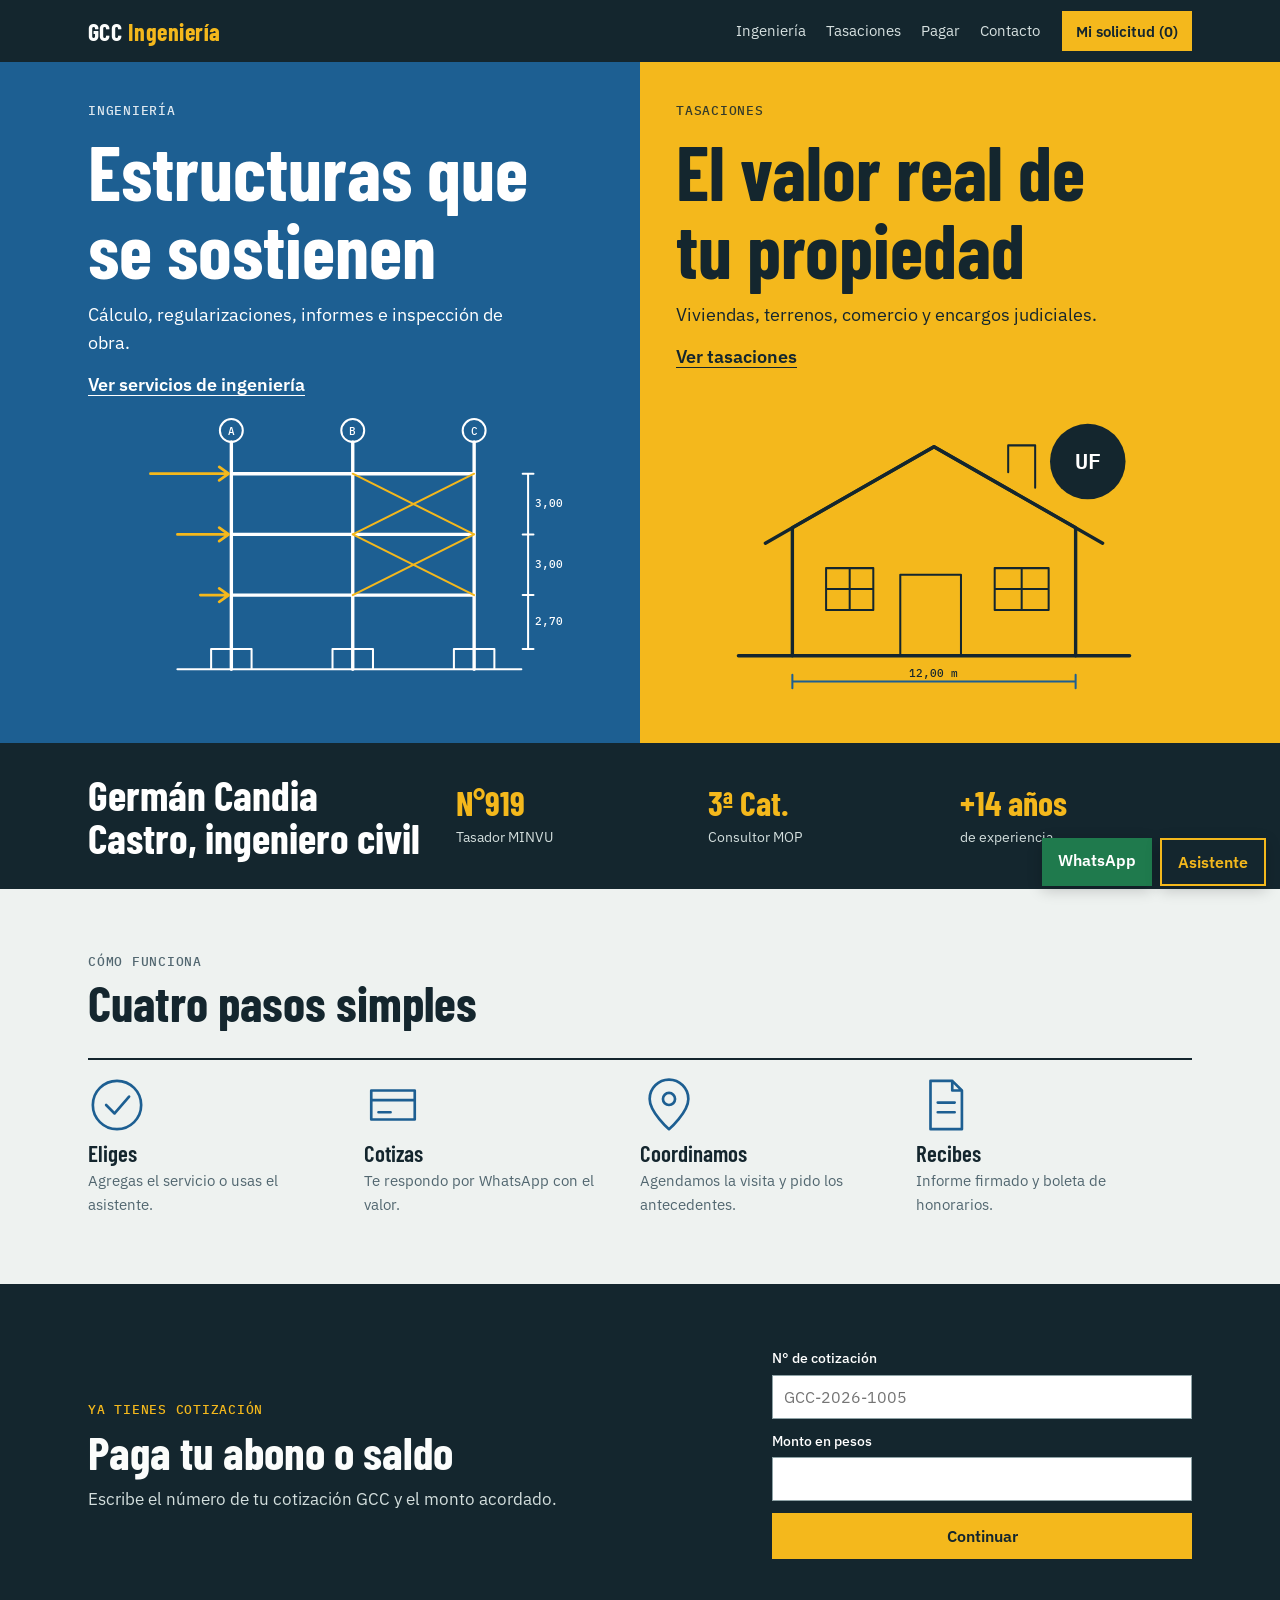
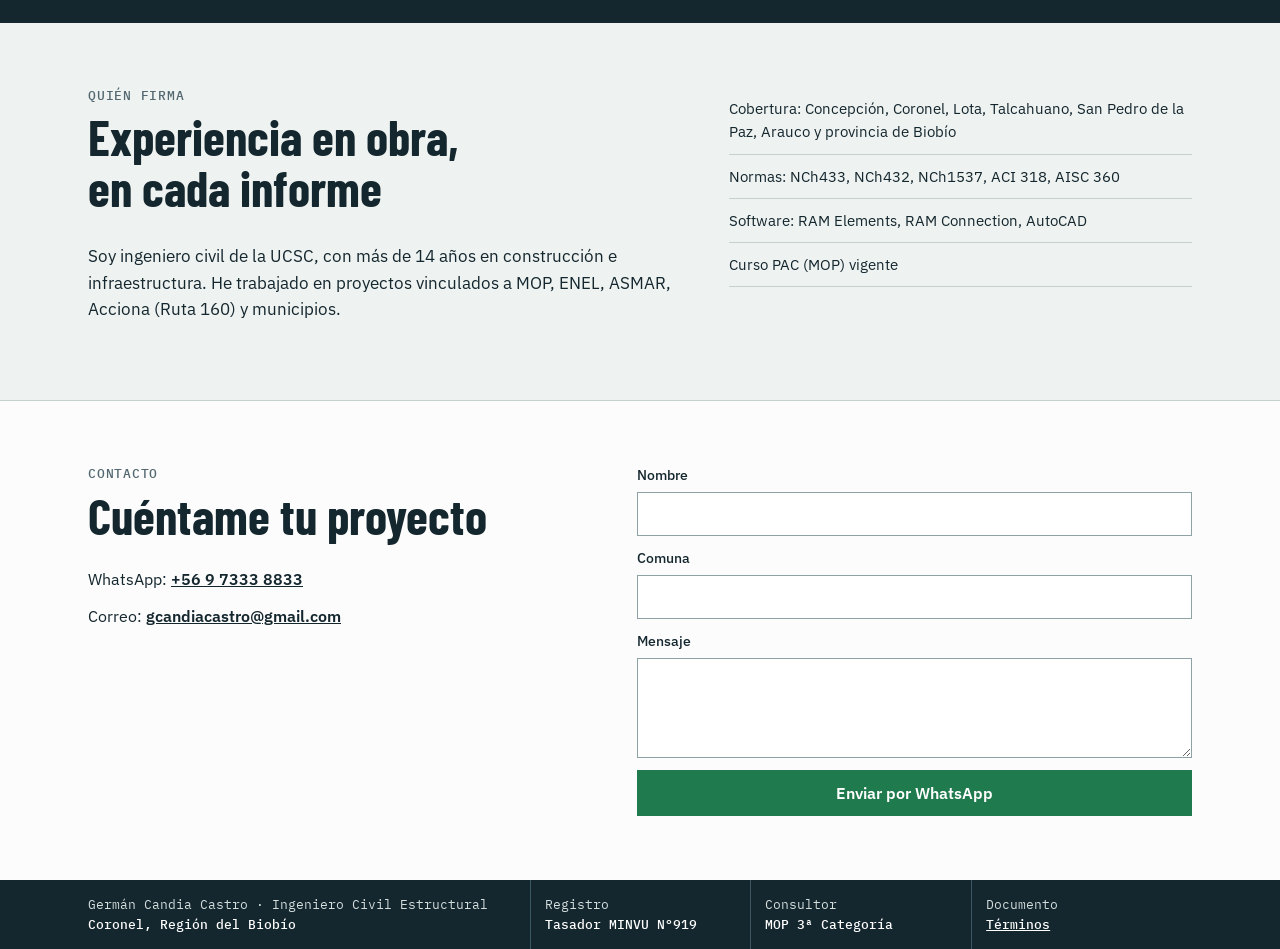
==== commit d54ea715: "Dos hojas, bot, dibujos y sin valores" ====
--- a/index.html
+++ b/index.html
@@ -1,25 +1,6 @@
-<!DOCTYPE html><html lang="es"><head><meta charset="UTF-8"><meta name="viewport" content="width=device-width,initial-scale=1,viewport-fit=cover"><link rel="icon" href="img/favicon.svg" type="image/svg+xml"><link rel="preconnect" href="https://fonts.gstatic.com" crossorigin><link rel="stylesheet" href="https://fonts.googleapis.com/css2?family=Barlow+Condensed:wght@600;700&family=IBM+Plex+Mono:wght@400;500;600&family=IBM+Plex+Sans:wght@400;500;600&display=swap"><link rel="stylesheet" href="estilos.css">
-<title>GCC Ingeniería | Tasaciones y cálculo estructural en el Biobío</title>
-<meta name="description" content="Tasaciones, informes y cálculo estructural en Coronel, Concepción y Arauco. Ingeniero civil estructural y tasador MINVU N°919. Contrata y paga online.">
-<meta property="og:title" content="GCC Ingeniería | Tasaciones y cálculo estructural"><meta property="og:description" content="Ingeniero civil estructural y tasador MINVU N°919 en el Biobío."><meta property="og:image" content="https://gccingenieria.cl/img/og.png"><meta property="og:type" content="website"><meta property="og:locale" content="es_CL">
-<script type="application/ld+json">{"@context":"https://schema.org","@type":"ProfessionalService","name":"GCC Ingeniería","founder":"Germán Candia Castro","telephone":"+56973338833","email":"gcandiacastro@gmail.com","url":"https://gccingenieria.cl/","areaServed":["Coronel","Concepción","Lota","Talcahuano","San Pedro de la Paz","Arauco"],"address":{"@type":"PostalAddress","addressLocality":"Coronel","addressRegion":"Biobío","addressCountry":"CL"}}</script>
-</head><body>
-<header class="barra"><div class="envase"><a class="marca" href="index.html">GCC <b>Ingeniería</b></a><nav aria-label="Principal"><a href="index.html#servicios">Servicios</a><a href="index.html#pagar">Pagar cotización</a><a href="index.html#sobre">Sobre mí</a><a href="index.html#contacto">Contacto</a></nav><button class="carro-btn" id="abrir" type="button">Carrito (<span id="n">0</span>)</button></div></header>
-<main>
-<div class="heroe"><div class="envase"><div><span class="rot">Ingeniería civil · Región del Biobío</span><h1>Tasa tu propiedad. Asegura tu estructura.</h1><p>Tasaciones, informes técnicos y cálculo estructural con la firma de un ingeniero civil inscrito en MINVU y MOP. Contrata en línea o pide tu cotización.</p><div class="acciones"><a class="btn sen" href="#servicios">Ver servicios y precios</a><a class="btn bco" href="#contacto">Pedir cotización</a></div></div>
-<div class="ficha" aria-label="Antecedentes profesionales"><div><span>Tasador MINVU</span><span>N°919</span></div><div><span>Consultor MOP</span><span>3ª Categoría</span></div><div><span>Título</span><span>Ing. Civil UCSC 2011</span></div><div><span>Experiencia</span><span>+14 años</span></div><div><span>Base</span><span>Coronel, Biobío</span></div></div></div></div>
-<section id="servicios"><div class="envase"><div class="tit"><span class="rot">Servicios con precio fijo</span><h2>Agrégalos al carrito y paga en línea</h2><p>Valores con boleta de honorarios. Fuera del Gran Concepción el traslado se cobra aparte.</p></div><div class="pack" id="pack"></div>
-<div class="lista" id="lista"></div></div></section>
-<section class="pagar" id="pagar"><div class="envase"><div><span class="rot">Ya tienes cotización</span><h2>Paga tu abono o saldo</h2><p>Escribe el número de tu cotización GCC y el monto acordado. Se agrega al carrito como cualquier servicio.</p></div>
-<form id="fcot"><label for="cn" style="color:#fff">N° de cotización<input id="cn" required placeholder="GCC-2026-1005" pattern="[A-Za-z0-9\-]{4,24}"></label><label for="cm" style="color:#fff">Monto en pesos<input id="cm" required inputmode="numeric" placeholder="350000"></label><p class="err" id="cerr" hidden style="color:var(--senal)"></p><button class="btn sen" type="submit">Agregar al carrito</button></form></div></section>
-<section><div class="envase"><div class="tit"><span class="rot">Cómo funciona</span><h2>De la compra al informe</h2></div><div class="pasos"><div><b>Paso 1</b><h3>Eliges</h3><p>Agregas el servicio o pides cotización.</p></div><div><b>Paso 2</b><h3>Pagas</h3><p>Con tarjeta u otro medio, en entorno seguro.</p></div><div><b>Paso 3</b><h3>Coordinamos</h3><p>Te contacto para pedir antecedentes y agendar la visita.</p></div><div><b>Paso 4</b><h3>Recibes</h3><p>Informe firmado y boleta de honorarios.</p></div></div></div></section>
-<section id="sobre" style="padding-top:0"><div class="envase yo"><div><div class="tit"><span class="rot">Quién firma</span><h2>Germán Candia Castro</h2></div><p>Soy ingeniero civil de la UCSC, con más de 14 años en construcción e infraestructura. He trabajado en proyectos vinculados a MOP, ENEL, ASMAR, Acciona (Ruta 160) y municipios.</p><p>Esa experiencia en obra se nota en cada informe: reviso el estado real de la propiedad o estructura, y entrego conclusiones claras para que puedas decidir.</p></div>
-<ul class="cred"><li>Cobertura: Concepción, Coronel, Lota, Talcahuano, San Pedro de la Paz, Arauco y provincia de Biobío</li><li>Normas: NCh433, NCh432, NCh1537, ACI 318, AISC 360</li><li>Software: RAM Elements, RAM Connection, AutoCAD</li><li>Marco MOP: RCOP y Manual de Carreteras</li><li>Curso PAC (MOP) vigente</li></ul></div></section>
-<section class="contacto" id="contacto"><div class="envase"><div class="tit" style="margin:0"><span class="rot">Cotización</span><h2>Cuéntame tu proyecto</h2><p>Si tienes planos o dirección de la propiedad, inclúyelos en tu mensaje.</p><div class="datos"><div>WhatsApp: <a href="https://wa.me/56973338833">+56 9 7333 8833</a></div><div>Correo: <a href="mailto:gcandiacastro@gmail.com">gcandiacastro@gmail.com</a></div></div></div>
-<form id="fcon"><label for="cnom">Nombre<input id="cnom" required autocomplete="name"></label><label for="cser">Servicio<select id="cser"></select></label><label for="ccom">Comuna<input id="ccom" required></label><label for="cmsg">Mensaje<textarea id="cmsg" rows="4" required></textarea></label><button class="btn" type="submit">Enviar por WhatsApp</button></form></div></section>
-</main><footer class="cajetin"><div class="envase"><div>Germán Candia Castro · Ingeniero Civil Estructural<b>Coronel, Región del Biobío</b></div><div>Registro<b>Tasador MINVU N°919</b></div><div>Consultor<b>MOP 3ª Categoría</b></div><div>Documento<b><a href="terminos.html">Términos</a></b></div></div></footer>
-<a class="flota" href="https://wa.me/56973338833?text=Hola%20Germ%C3%A1n%2C%20necesito%20informaci%C3%B3n%20sobre%20sus%20servicios">WhatsApp</a>
-<div class="velo" id="velo" hidden></div>
-<aside class="cajon" id="cajon" hidden aria-label="Carrito"><header><h2>Tu carrito</h2><button class="x" id="cerrar" type="button">Cerrar</button></header><div id="items"></div><div class="total"><span>Total</span><span id="tot">$0</span></div>
-<form id="fpago"><label for="pnom">Nombre<input id="pnom" required autocomplete="name"></label><label for="pcor">Correo<input id="pcor" type="email" required autocomplete="email"></label><label for="ptel">Teléfono<input id="ptel" required inputmode="tel" autocomplete="tel"></label><label for="pcom">Comuna<input id="pcom" required></label><label style="display:flex;gap:9px;align-items:flex-start;font-weight:400"><input id="pok" type="checkbox" required style="width:20px;min-height:20px;margin-top:2px"><span>Acepto los <a href="terminos.html">términos y la política de privacidad</a></span></label><p class="err" id="perr" hidden></p><button class="btn sen" id="pbtn" type="submit">Pagar</button><p class="nota" id="pnota"></p></form></aside>
-<script src="config.js"></script><script src="catalogo.js"></script><script src="tienda.js"></script></body></html>
+<!DOCTYPE html><html lang="es"><head><meta charset="UTF-8"><meta name="viewport" content="width=device-width,initial-scale=1,viewport-fit=cover"><link rel="icon" href="img/favicon.svg" type="image/svg+xml"><link rel="preconnect" href="https://fonts.gstatic.com" crossorigin><link rel="stylesheet" href="https://fonts.googleapis.com/css2?family=Barlow+Condensed:wght@600;700&family=IBM+Plex+Mono:wght@400;500;600&family=IBM+Plex+Sans:wght@400;500;600&display=swap"><link rel="stylesheet" href="estilos.css"><title>GCC Ingeniería | Cálculo estructural y tasaciones en el Biobío</title><meta name="description" content="Ingeniería estructural y tasaciones en Coronel, Concepción y Arauco. Ingeniero civil y tasador MINVU N°919."><meta property="og:title" content="GCC Ingeniería | Cálculo estructural y tasaciones en el Biobío"><meta property="og:description" content="Ingeniería estructural y tasaciones en Coronel, Concepción y Arauco. Ingeniero civil y tasador MINVU N°919."><meta property="og:image" content="https://gccingenieria.cl/img/og.png"><meta property="og:type" content="website"><meta property="og:locale" content="es_CL"></head><body data-hoja=""><header class="barra"><div class="envase"><a class="marca" href="index.html">GCC <b>Ingeniería</b></a><nav aria-label="Principal"><a href="ingenieria.html">Ingeniería</a><a href="tasaciones.html">Tasaciones</a><a href="index.html#pagar">Pagar</a><a href="index.html#contacto">Contacto</a></nav><button class="carro-btn" id="abrir" type="button">Mi solicitud (<span id="n">0</span>)</button></div></header><main><div class="puertas"><a class="puerta a" href="ingenieria.html"><span class="rot">Ingeniería</span><h2>Estructuras que se sostienen</h2><p>Cálculo, regularizaciones, informes e inspección de obra.</p><span class="ir">Ver servicios de ingeniería</span><svg class="dib" viewBox="0 0 640 430" role="img" aria-label="Pórtico de tres pisos con cargas sísmicas y cotas" style="stroke-width:3"><g fill="none"><circle cx="150" cy="26" r="17"/><circle cx="330" cy="26" r="17"/><circle cx="510" cy="26" r="17"/><path d="M150 43v337M330 43v337M510 43v337" stroke-width="5"/><path d="M150 90h360M150 180h360M150 270h360" stroke-width="5"/><path class="ac" d="M330 90l180 90M510 90l-180 90M330 180l180 90M510 180l-180 90"/><path d="M120 350h60v30h-60zM300 350h60v30h-60zM480 350h60v30h-60zM70 380h510" /><path class="ac" stroke-width="4" d="M30 90h116M132 80l14 10-14 10M70 180h76M132 170l14 10-14 10M104 270h42M132 260l14 10-14 10"/><path d="M590 90v260M582 90h16M582 180h16M582 270h16M582 350h16"/></g><g style="stroke:none;fill:currentColor;font:500 17px var(--mono)"><text x="150" y="32" text-anchor="middle">A</text><text x="330" y="32" text-anchor="middle">B</text><text x="510" y="32" text-anchor="middle">C</text><text x="600" y="140">3,00</text><text x="600" y="230">3,00</text><text x="600" y="315">2,70</text></g></svg></a><a class="puerta b" href="tasaciones.html"><span class="rot">Tasaciones</span><h2>El valor real de tu propiedad</h2><p>Viviendas, terrenos, comercio y encargos judiciales.</p><span class="ir">Ver tasaciones</span><svg class="dib" viewBox="0 0 640 430" role="img" aria-label="Elevación de vivienda con cotas y valor en UF" style="stroke-width:3"><g fill="none"><path d="M110 360V170L320 50l210 120v190" stroke-width="5"/><path d="M70 193L320 50l250 143" stroke-width="5"/><path d="M270 360V240h90v120M160 230h70v62h-70zM410 230h80v62h-80zM195 230v62M450 230v62M160 261h70M410 261h80"/><path d="M30 360h580" stroke-width="5"/><path class="ac" d="M110 398h420M110 388v20M530 388v20"/><path d="M430 88V48h40v63"/></g><circle cx="548" cy="72" r="56" style="fill:var(--tinta);stroke:none"/><g style="stroke:none;font:600 32px var(--mono)"><text x="548" y="83" text-anchor="middle" style="fill:#fff">UF</text></g><text x="320" y="392" text-anchor="middle" style="stroke:none;fill:currentColor;font:500 17px var(--mono)">12,00 m</text></svg></a></div>
+<div class="pres"><div class="envase"><h1>Germán Candia Castro, ingeniero civil</h1><div class="dato"><b>N°919</b><span>Tasador MINVU</span></div><div class="dato"><b>3ª Cat.</b><span>Consultor MOP</span></div><div class="dato"><b>+14 años</b><span>de experiencia</span></div></div></div>
+<section><div class="envase"><div class="tit"><span class="rot">Cómo funciona</span><h2>Cuatro pasos simples</h2></div><div class="pasos"><div><svg viewBox="0 0 48 48" aria-hidden="true"><circle cx="24" cy="24" r="20"/><path d="M15 24l7 7 12-14"/></svg><h3>Eliges</h3><p>Agregas el servicio o usas el asistente.</p></div><div><svg viewBox="0 0 48 48" aria-hidden="true"><path d="M6 12h36v24H6zM6 20h36M12 30h10"/></svg><h3>Cotizas</h3><p>Te respondo por WhatsApp con el valor.</p></div><div><svg viewBox="0 0 48 48" aria-hidden="true"><path d="M24 44S8 30 8 19a16 16 0 0132 0c0 11-16 25-16 25z"/><circle cx="24" cy="19" r="5"/></svg><h3>Coordinamos</h3><p>Agendamos la visita y pido los antecedentes.</p></div><div><svg viewBox="0 0 48 48" aria-hidden="true"><path d="M12 4h18l8 8v32H12zM30 4v8h8M18 22h14M18 30h14"/></svg><h3>Recibes</h3><p>Informe firmado y boleta de honorarios.</p></div></div></div></section>
+<section class="pagar" id="pagar"><div class="envase"><div><span class="rot">Ya tienes cotización</span><h2>Paga tu abono o saldo</h2><p>Escribe el número de tu cotización GCC y el monto acordado.</p></div><form id="fcot"><label for="cn" style="color:#fff">N° de cotización<input id="cn" required placeholder="GCC-2026-1005" pattern="[A-Za-z0-9\-]{4,24}"></label><label for="cm" style="color:#fff">Monto en pesos<input id="cm" required inputmode="numeric"></label><p class="err" id="cerr" hidden style="color:var(--senal)"></p><button class="btn sen" type="submit">Continuar</button></form></div></section>
+<section id="sobre"><div class="envase yo"><div><div class="tit"><span class="rot">Quién firma</span><h2>Experiencia en obra, en cada informe</h2></div><p>Soy ingeniero civil de la UCSC, con más de 14 años en construcción e infraestructura. He trabajado en proyectos vinculados a MOP, ENEL, ASMAR, Acciona (Ruta 160) y municipios.</p></div><ul class="cred"><li>Cobertura: Concepción, Coronel, Lota, Talcahuano, San Pedro de la Paz, Arauco y provincia de Biobío</li><li>Normas: NCh433, NCh432, NCh1537, ACI 318, AISC 360</li><li>Software: RAM Elements, RAM Connection, AutoCAD</li><li>Curso PAC (MOP) vigente</li></ul></div></section>
+<section class="contacto" id="contacto"><div class="envase"><div class="tit" style="margin:0"><span class="rot">Contacto</span><h2>Cuéntame tu proyecto</h2><div class="datos"><div>WhatsApp: <a href="https://wa.me/56973338833">+56 9 7333 8833</a></div><div>Correo: <a href="mailto:gcandiacastro@gmail.com">gcandiacastro@gmail.com</a></div></div></div><form id="fcon"><label for="cnom">Nombre<input id="cnom" required autocomplete="name"></label><label for="ccom">Comuna<input id="ccom" required></label><label for="cmsg">Mensaje<textarea id="cmsg" rows="4" required></textarea></label><button class="btn wa" type="submit">Enviar por WhatsApp</button></form></div></section></main><footer class="cajetin"><div class="envase"><div>Germán Candia Castro · Ingeniero Civil Estructural<b>Coronel, Región del Biobío</b></div><div>Registro<b>Tasador MINVU N°919</b></div><div>Consultor<b>MOP 3ª Categoría</b></div><div>Documento<b><a href="terminos.html">Términos</a></b></div></div></footer><script src="config.js"></script><script src="catalogo.js"></script><script src="dibujos.js"></script><script src="tienda.js"></script><script src="bot.js"></script></body></html>
--- a/estilos.css
+++ b/estilos.css
@@ -48,3 +48,32 @@
 @media(max-width:860px){.heroe .envase,.pagar .envase,.yo,.contacto .envase{grid-template-columns:minmax(0,1fr);gap:28px}.pack{grid-template-columns:minmax(0,1fr)}.pasos{grid-template-columns:repeat(2,minmax(0,1fr))}.barra nav{display:none}.fila{grid-template-columns:minmax(0,1fr) auto}.fila .rot{grid-column:1/-1}.fila>div{grid-column:1/-1}.cajetin .envase{grid-template-columns:1fr 1fr}.cajetin .envase>div:first-child{grid-column:1/-1}.heroe .envase{padding-block:44px}section{padding-block:46px}}
 @media(prefers-reduced-motion:reduce){html{scroll-behavior:auto}}
 .contacto .tit{align-content:start}
+/* Versión 2: hojas, bot y dibujos */
+.btn.wa{background:var(--ok);border-color:var(--ok);color:#fff}.btn.wa:hover{filter:brightness(1.1)}
+.btn:disabled{opacity:.5;cursor:not-allowed}
+.dib{width:100%;height:auto;fill:none;stroke:currentColor;stroke-width:2;stroke-linecap:round;stroke-linejoin:round}.dib .ac{stroke:var(--acc,var(--azul))}.dib .tx{fill:var(--acc,var(--azul));stroke:none;font:600 15px var(--mono)}
+.puertas{display:grid;grid-template-columns:repeat(2,minmax(0,1fr))}
+.puerta{display:flex;flex-direction:column;gap:14px;min-height:560px;padding:40px max(18px,calc((100vw - 1140px)/2 + 18px));text-decoration:none;position:relative;overflow:hidden}
+.puerta.a{background:var(--azul);color:#fff;--acc:var(--senal);padding-right:36px}.puerta.b{background:var(--senal);color:var(--tinta);--acc:var(--azul);padding-left:36px}
+.puerta h2{font-size:clamp(44px,6vw,76px);font-weight:700}.puerta p{margin:0;max-width:40ch;font-size:18px}.puerta .rot{color:inherit;opacity:.85}
+.puerta svg{margin-top:auto;max-height:290px;transition:transform .35s}.puerta:hover svg{transform:translateY(-8px)}.puerta .ir{font-weight:600;font-size:18px;text-decoration:underline;text-underline-offset:4px}
+.pres{background:var(--tinta);color:#fff}.pres .envase{padding-block:30px;display:grid;grid-template-columns:minmax(0,1.5fr) minmax(0,1fr) minmax(0,1fr) minmax(0,1fr);gap:20px;align-items:center}.pres h1{font-size:clamp(30px,3.6vw,42px);font-weight:700}.dato b{display:block;font:700 34px var(--disp);color:var(--senal)}.dato span{font-size:14px;color:#d3dedd}
+.portada{--acc:var(--senal)}.portada.ing{background:var(--azul);color:#fff}.portada.tas{background:var(--senal);color:var(--tinta);--acc:var(--azul)}
+.portada .envase{display:grid;grid-template-columns:minmax(0,1fr) minmax(0,1.1fr);gap:40px;align-items:center;padding-block:48px}.portada h1{font-size:clamp(46px,7vw,84px);font-weight:700;margin:10px 0 16px}.portada p{margin:0 0 22px;font-size:19px;max-width:46ch}.portada .rot{color:inherit;opacity:.85}
+.tira{display:grid;grid-template-columns:repeat(3,minmax(0,1fr));gap:18px}
+.serv{background:var(--blanco);border:1px solid var(--linea);padding:20px;display:flex;flex-direction:column;gap:9px;min-width:0;transition:transform .2s,box-shadow .2s}.serv:hover{transform:translateY(-3px);box-shadow:0 8px 20px #14262e22}.serv .dib{background:var(--papel);padding:12px;margin-bottom:4px}.serv h3{font-size:27px;font-weight:600}.serv p{margin:0;font-size:15.5px;color:var(--gris)}.serv .btn{margin-top:auto}
+.usos{display:flex;flex-wrap:wrap;gap:10px}.usos span{background:var(--tinta);color:#fff;padding:9px 15px;font-weight:500}
+.banda{background:var(--tinta);color:#fff}.banda .envase{display:flex;flex-wrap:wrap;gap:20px;justify-content:space-between;align-items:center}.banda h2{font-size:clamp(30px,4vw,44px)}
+.pasos svg{width:58px;height:58px;display:block;margin-bottom:8px;fill:none;stroke:var(--azul);stroke-width:2.2;stroke-linecap:round;stroke-linejoin:round}
+.chk{display:flex!important;gap:9px;align-items:flex-start;font-weight:400}.chk input{width:20px;min-height:20px;margin-top:2px}
+.item{grid-template-columns:minmax(0,1fr) auto}.item .x{grid-column:2;padding:0}
+.flotas{position:fixed;right:calc(14px + env(safe-area-inset-right,0px));bottom:calc(14px + env(safe-area-inset-bottom,0px));z-index:15;display:flex;gap:8px}
+.flotas .flota{position:static;border:0;font:600 15.5px var(--cuerpo);cursor:pointer}.flota.wa{background:var(--ok);color:#fff}.flota.as{background:var(--tinta);color:var(--senal);border:2px solid var(--senal)}
+.bot{position:fixed;right:calc(14px + env(safe-area-inset-right,0px));bottom:calc(14px + env(safe-area-inset-bottom,0px));z-index:25;width:min(370px,calc(100vw - 28px));height:min(540px,calc(100dvh - 90px));background:var(--blanco);border:2px solid var(--tinta);display:flex;flex-direction:column;box-shadow:0 12px 34px #0005}
+.bot header{background:var(--tinta);color:#fff;display:flex;justify-content:space-between;align-items:center;padding:9px 12px}.bot header b{display:block;font:600 21px var(--disp)}.bot header small{font-size:12px;color:#d3dedd}.bot .x{color:#fff}
+.log{flex:1;overflow-y:auto;padding:12px;display:flex;flex-direction:column;gap:8px;min-height:0}.m{max-width:88%;padding:8px 11px;font-size:15px;white-space:pre-line;overflow-wrap:anywhere}.m.b{background:var(--papel)}.m.u{background:var(--azul);color:#fff;align-self:flex-end}.m.r{background:#dff3e6;border-left:4px solid var(--ok);max-width:100%}
+.ops{display:flex;flex-wrap:wrap;gap:6px;padding:0 12px 12px}.op{background:#fff;border:1.5px solid var(--azul);color:var(--azul);padding:8px 11px;font:500 14.5px var(--cuerpo);cursor:pointer}.op:hover{background:var(--azul);color:#fff}.op.sec{border-color:var(--linea);color:var(--gris)}
+#botF{display:flex;gap:6px;padding:0 12px 12px}#botF[hidden]{display:none}#botF input{flex:1;min-width:0}
+@media(max-width:860px){.puertas,.portada .envase,.pres .envase{grid-template-columns:minmax(0,1fr)}.pres .envase{grid-template-columns:1fr 1fr 1fr}.pres h1{grid-column:1/-1}.puerta{min-height:0;padding:30px 18px!important}.puerta svg{max-height:200px}.tira{grid-template-columns:minmax(0,1fr)}.barra nav{display:flex;gap:12px;order:3;width:100%;padding-bottom:8px;overflow-x:auto}.barra .envase{flex-wrap:wrap;gap:6px 14px;padding-top:8px}.portada .envase{gap:18px;padding-block:32px}}
+@media(prefers-reduced-motion:reduce){.serv,.puerta svg{transition:none}}
+section.bot{padding:0}.op.sec:hover{background:var(--papel);color:var(--tinta)}
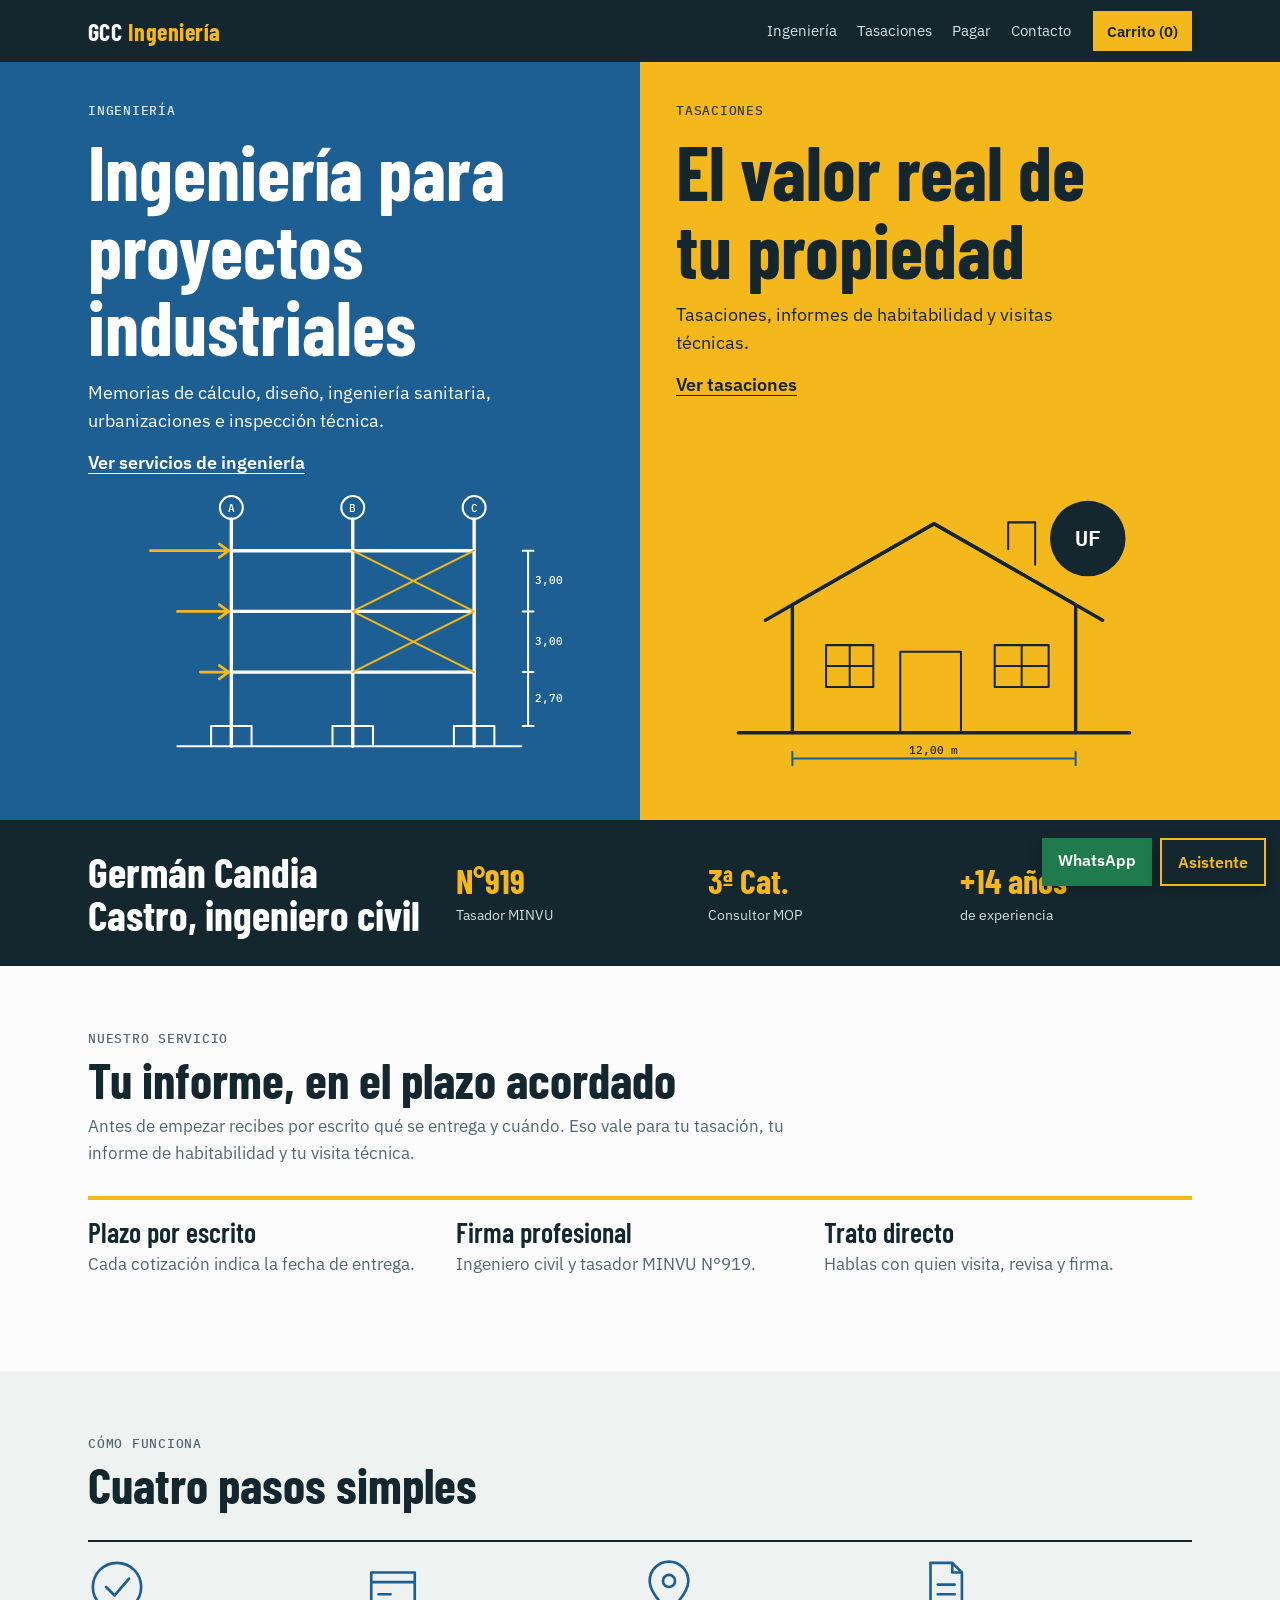
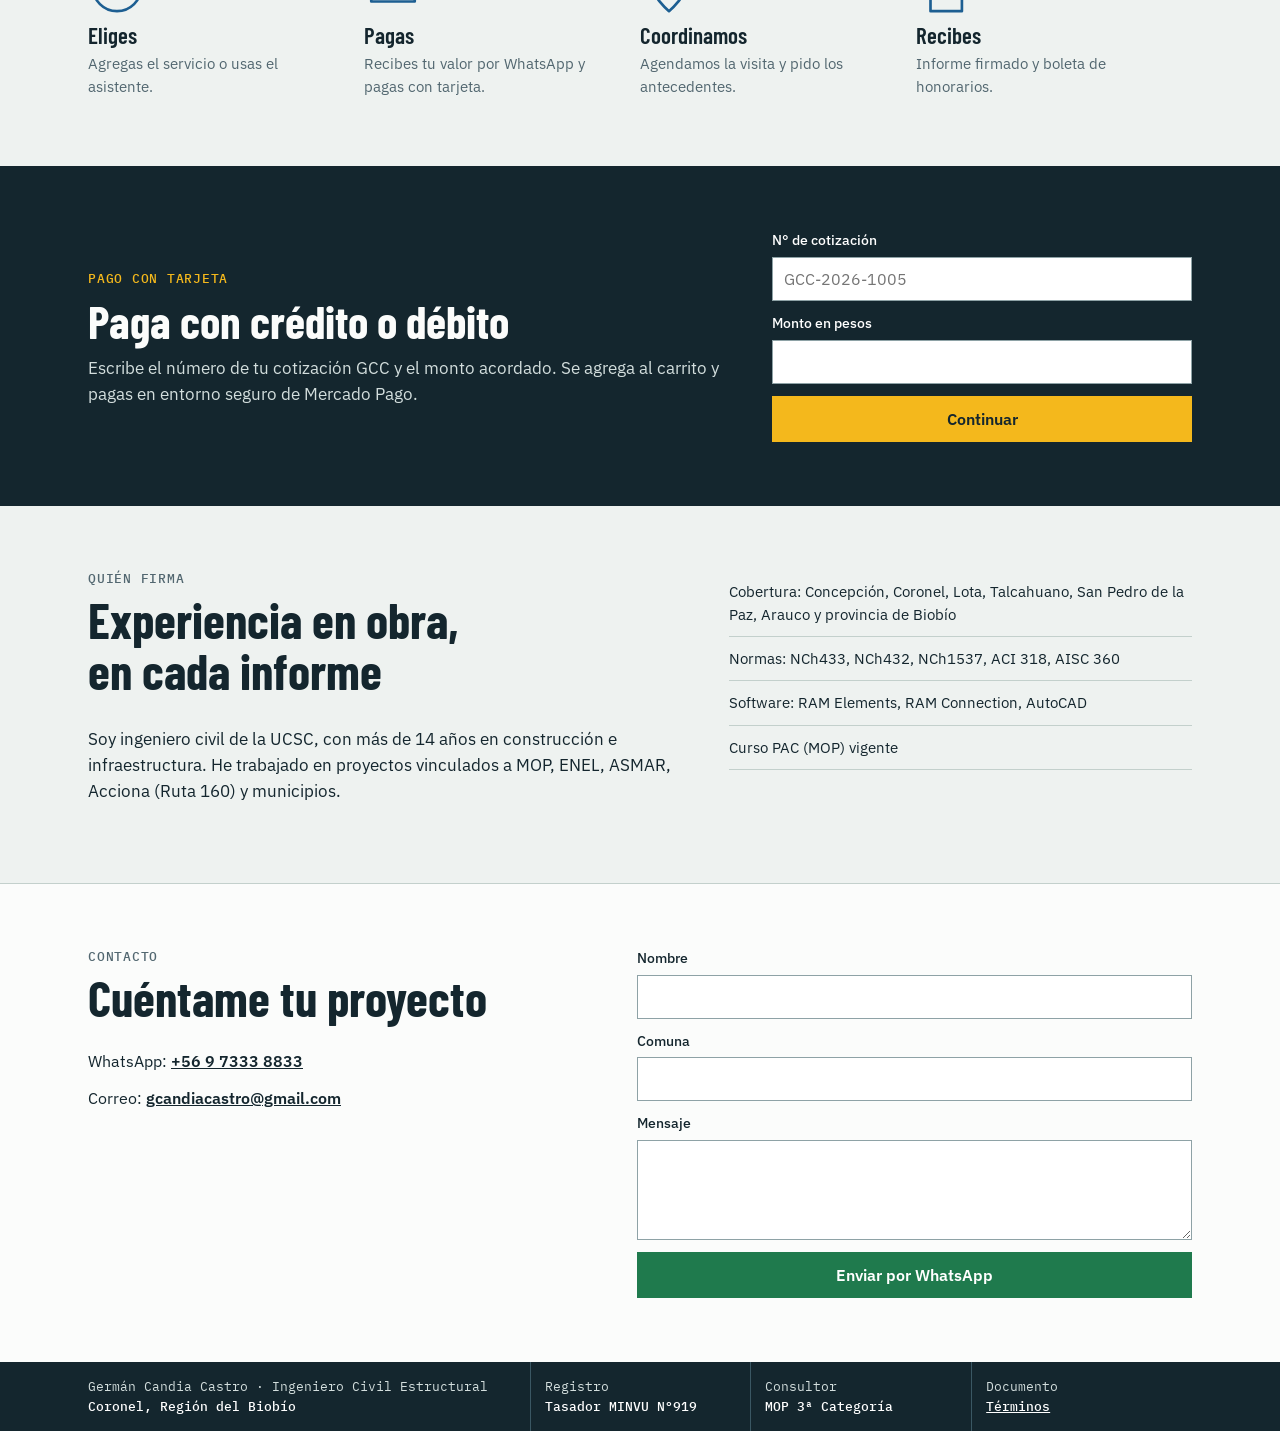
==== commit 4a84d2c2: "Carrito con pago por tarjeta, servicios industriales y seccion de servicio" ====
--- a/index.html
+++ b/index.html
@@ -1,6 +1,6 @@
-<!DOCTYPE html><html lang="es"><head><meta charset="UTF-8"><meta name="viewport" content="width=device-width,initial-scale=1,viewport-fit=cover"><link rel="icon" href="img/favicon.svg" type="image/svg+xml"><link rel="preconnect" href="https://fonts.gstatic.com" crossorigin><link rel="stylesheet" href="https://fonts.googleapis.com/css2?family=Barlow+Condensed:wght@600;700&family=IBM+Plex+Mono:wght@400;500;600&family=IBM+Plex+Sans:wght@400;500;600&display=swap"><link rel="stylesheet" href="estilos.css"><title>GCC Ingeniería | Cálculo estructural y tasaciones en el Biobío</title><meta name="description" content="Ingeniería estructural y tasaciones en Coronel, Concepción y Arauco. Ingeniero civil y tasador MINVU N°919."><meta property="og:title" content="GCC Ingeniería | Cálculo estructural y tasaciones en el Biobío"><meta property="og:description" content="Ingeniería estructural y tasaciones en Coronel, Concepción y Arauco. Ingeniero civil y tasador MINVU N°919."><meta property="og:image" content="https://gccingenieria.cl/img/og.png"><meta property="og:type" content="website"><meta property="og:locale" content="es_CL"></head><body data-hoja=""><header class="barra"><div class="envase"><a class="marca" href="index.html">GCC <b>Ingeniería</b></a><nav aria-label="Principal"><a href="ingenieria.html">Ingeniería</a><a href="tasaciones.html">Tasaciones</a><a href="index.html#pagar">Pagar</a><a href="index.html#contacto">Contacto</a></nav><button class="carro-btn" id="abrir" type="button">Mi solicitud (<span id="n">0</span>)</button></div></header><main><div class="puertas"><a class="puerta a" href="ingenieria.html"><span class="rot">Ingeniería</span><h2>Estructuras que se sostienen</h2><p>Cálculo, regularizaciones, informes e inspección de obra.</p><span class="ir">Ver servicios de ingeniería</span><svg class="dib" viewBox="0 0 640 430" role="img" aria-label="Pórtico de tres pisos con cargas sísmicas y cotas" style="stroke-width:3"><g fill="none"><circle cx="150" cy="26" r="17"/><circle cx="330" cy="26" r="17"/><circle cx="510" cy="26" r="17"/><path d="M150 43v337M330 43v337M510 43v337" stroke-width="5"/><path d="M150 90h360M150 180h360M150 270h360" stroke-width="5"/><path class="ac" d="M330 90l180 90M510 90l-180 90M330 180l180 90M510 180l-180 90"/><path d="M120 350h60v30h-60zM300 350h60v30h-60zM480 350h60v30h-60zM70 380h510" /><path class="ac" stroke-width="4" d="M30 90h116M132 80l14 10-14 10M70 180h76M132 170l14 10-14 10M104 270h42M132 260l14 10-14 10"/><path d="M590 90v260M582 90h16M582 180h16M582 270h16M582 350h16"/></g><g style="stroke:none;fill:currentColor;font:500 17px var(--mono)"><text x="150" y="32" text-anchor="middle">A</text><text x="330" y="32" text-anchor="middle">B</text><text x="510" y="32" text-anchor="middle">C</text><text x="600" y="140">3,00</text><text x="600" y="230">3,00</text><text x="600" y="315">2,70</text></g></svg></a><a class="puerta b" href="tasaciones.html"><span class="rot">Tasaciones</span><h2>El valor real de tu propiedad</h2><p>Viviendas, terrenos, comercio y encargos judiciales.</p><span class="ir">Ver tasaciones</span><svg class="dib" viewBox="0 0 640 430" role="img" aria-label="Elevación de vivienda con cotas y valor en UF" style="stroke-width:3"><g fill="none"><path d="M110 360V170L320 50l210 120v190" stroke-width="5"/><path d="M70 193L320 50l250 143" stroke-width="5"/><path d="M270 360V240h90v120M160 230h70v62h-70zM410 230h80v62h-80zM195 230v62M450 230v62M160 261h70M410 261h80"/><path d="M30 360h580" stroke-width="5"/><path class="ac" d="M110 398h420M110 388v20M530 388v20"/><path d="M430 88V48h40v63"/></g><circle cx="548" cy="72" r="56" style="fill:var(--tinta);stroke:none"/><g style="stroke:none;font:600 32px var(--mono)"><text x="548" y="83" text-anchor="middle" style="fill:#fff">UF</text></g><text x="320" y="392" text-anchor="middle" style="stroke:none;fill:currentColor;font:500 17px var(--mono)">12,00 m</text></svg></a></div>
+<!DOCTYPE html><html lang="es"><head><meta charset="UTF-8"><meta name="viewport" content="width=device-width,initial-scale=1,viewport-fit=cover"><link rel="icon" href="img/favicon.svg" type="image/svg+xml"><link rel="preconnect" href="https://fonts.gstatic.com" crossorigin><link rel="stylesheet" href="https://fonts.googleapis.com/css2?family=Barlow+Condensed:wght@600;700&family=IBM+Plex+Mono:wght@400;500;600&family=IBM+Plex+Sans:wght@400;500;600&display=swap"><link rel="stylesheet" href="estilos.css?v=6"><title>GCC Ingeniería | Cálculo estructural y tasaciones en el Biobío</title><meta name="description" content="Ingeniería para proyectos industriales, tasaciones e informes de habitabilidad en el Biobío. Ingeniero civil y tasador MINVU N°919."><meta property="og:title" content="GCC Ingeniería | Cálculo estructural y tasaciones en el Biobío"><meta property="og:description" content="Ingeniería para proyectos industriales, tasaciones e informes de habitabilidad en el Biobío. Ingeniero civil y tasador MINVU N°919."><meta property="og:image" content="https://gcandiacastro.github.io/img/og.png"><meta property="og:type" content="website"><meta property="og:locale" content="es_CL"><script type="application/ld+json">{"@context": "https://schema.org", "name": "GCC Ingeniería", "founder": {"@type": "Person", "name": "Germán Candia Castro"}, "telephone": "+56973338833", "email": "gcandiacastro@gmail.com", "url": "https://gcandiacastro.github.io/", "areaServed": ["Concepción", "Coronel", "Lota", "Talcahuano", "San Pedro de la Paz", "Arauco", "Provincia de Biobío"], "address": {"@type": "PostalAddress", "addressLocality": "Coronel", "addressRegion": "Biobío", "addressCountry": "CL"}, "@type": "ProfessionalService"}</script></head><body data-hoja=""><header class="barra"><div class="envase"><a class="marca" href="index.html">GCC <b>Ingeniería</b></a><nav aria-label="Principal"><a href="ingenieria.html">Ingeniería</a><a href="tasaciones.html">Tasaciones</a><a href="index.html#pagar">Pagar</a><a href="index.html#contacto">Contacto</a></nav><button class="carro-btn" id="abrir" type="button">Carrito (<span id="n">0</span>)</button></div></header><main><div class="puertas"><a class="puerta a" href="ingenieria.html"><span class="rot">Ingeniería</span><h2>Ingeniería para proyectos industriales</h2><p>Memorias de cálculo, diseño, ingeniería sanitaria, urbanizaciones e inspección técnica.</p><span class="ir">Ver servicios de ingeniería</span><svg class="dib" viewBox="0 0 640 430" role="img" aria-label="Pórtico de tres pisos con cargas sísmicas y cotas" style="stroke-width:3"><g fill="none"><circle cx="150" cy="26" r="17"/><circle cx="330" cy="26" r="17"/><circle cx="510" cy="26" r="17"/><path d="M150 43v337M330 43v337M510 43v337" stroke-width="5"/><path d="M150 90h360M150 180h360M150 270h360" stroke-width="5"/><path class="ac" d="M330 90l180 90M510 90l-180 90M330 180l180 90M510 180l-180 90"/><path d="M120 350h60v30h-60zM300 350h60v30h-60zM480 350h60v30h-60zM70 380h510" /><path class="ac" stroke-width="4" d="M30 90h116M132 80l14 10-14 10M70 180h76M132 170l14 10-14 10M104 270h42M132 260l14 10-14 10"/><path d="M590 90v260M582 90h16M582 180h16M582 270h16M582 350h16"/></g><g style="stroke:none;fill:currentColor;font:500 17px var(--mono)"><text x="150" y="32" text-anchor="middle">A</text><text x="330" y="32" text-anchor="middle">B</text><text x="510" y="32" text-anchor="middle">C</text><text x="600" y="140">3,00</text><text x="600" y="230">3,00</text><text x="600" y="315">2,70</text></g></svg></a><a class="puerta b" href="tasaciones.html"><span class="rot">Tasaciones</span><h2>El valor real de tu propiedad</h2><p>Tasaciones, informes de habitabilidad y visitas técnicas.</p><span class="ir">Ver tasaciones</span><svg class="dib" viewBox="0 0 640 430" role="img" aria-label="Elevación de vivienda con cotas y valor en UF" style="stroke-width:3"><g fill="none"><path d="M110 360V170L320 50l210 120v190" stroke-width="5"/><path d="M70 193L320 50l250 143" stroke-width="5"/><path d="M270 360V240h90v120M160 230h70v62h-70zM410 230h80v62h-80zM195 230v62M450 230v62M160 261h70M410 261h80"/><path d="M30 360h580" stroke-width="5"/><path class="ac" d="M110 398h420M110 388v20M530 388v20"/><path d="M430 88V48h40v63"/></g><circle cx="548" cy="72" r="56" style="fill:var(--tinta);stroke:none"/><g style="stroke:none;font:600 32px var(--mono)"><text x="548" y="83" text-anchor="middle" style="fill:#fff">UF</text></g><text x="320" y="392" text-anchor="middle" style="stroke:none;fill:currentColor;font:500 17px var(--mono)">12,00 m</text></svg></a></div>
 <div class="pres"><div class="envase"><h1>Germán Candia Castro, ingeniero civil</h1><div class="dato"><b>N°919</b><span>Tasador MINVU</span></div><div class="dato"><b>3ª Cat.</b><span>Consultor MOP</span></div><div class="dato"><b>+14 años</b><span>de experiencia</span></div></div></div>
-<section><div class="envase"><div class="tit"><span class="rot">Cómo funciona</span><h2>Cuatro pasos simples</h2></div><div class="pasos"><div><svg viewBox="0 0 48 48" aria-hidden="true"><circle cx="24" cy="24" r="20"/><path d="M15 24l7 7 12-14"/></svg><h3>Eliges</h3><p>Agregas el servicio o usas el asistente.</p></div><div><svg viewBox="0 0 48 48" aria-hidden="true"><path d="M6 12h36v24H6zM6 20h36M12 30h10"/></svg><h3>Cotizas</h3><p>Te respondo por WhatsApp con el valor.</p></div><div><svg viewBox="0 0 48 48" aria-hidden="true"><path d="M24 44S8 30 8 19a16 16 0 0132 0c0 11-16 25-16 25z"/><circle cx="24" cy="19" r="5"/></svg><h3>Coordinamos</h3><p>Agendamos la visita y pido los antecedentes.</p></div><div><svg viewBox="0 0 48 48" aria-hidden="true"><path d="M12 4h18l8 8v32H12zM30 4v8h8M18 22h14M18 30h14"/></svg><h3>Recibes</h3><p>Informe firmado y boleta de honorarios.</p></div></div></div></section>
-<section class="pagar" id="pagar"><div class="envase"><div><span class="rot">Ya tienes cotización</span><h2>Paga tu abono o saldo</h2><p>Escribe el número de tu cotización GCC y el monto acordado.</p></div><form id="fcot"><label for="cn" style="color:#fff">N° de cotización<input id="cn" required placeholder="GCC-2026-1005" pattern="[A-Za-z0-9\-]{4,24}"></label><label for="cm" style="color:#fff">Monto en pesos<input id="cm" required inputmode="numeric"></label><p class="err" id="cerr" hidden style="color:var(--senal)"></p><button class="btn sen" type="submit">Continuar</button></form></div></section>
+<section class="servicio" id="servicio"><div class="envase"><div class="tit"><span class="rot">Nuestro servicio</span><h2>Tu informe, en el plazo acordado</h2><p>Antes de empezar recibes por escrito qué se entrega y cuándo. Eso vale para tu tasación, tu informe de habitabilidad y tu visita técnica.</p></div><div class="promesas"><div><h3>Plazo por escrito</h3><p>Cada cotización indica la fecha de entrega.</p></div><div><h3>Firma profesional</h3><p>Ingeniero civil y tasador MINVU N°919.</p></div><div><h3>Trato directo</h3><p>Hablas con quien visita, revisa y firma.</p></div></div><a class="btn fb" id="fb" hidden target="_blank" rel="noopener">Síguenos en Facebook</a></div></section><section><div class="envase"><div class="tit"><span class="rot">Cómo funciona</span><h2>Cuatro pasos simples</h2></div><div class="pasos"><div><svg viewBox="0 0 48 48" aria-hidden="true"><circle cx="24" cy="24" r="20"/><path d="M15 24l7 7 12-14"/></svg><h3>Eliges</h3><p>Agregas el servicio o usas el asistente.</p></div><div><svg viewBox="0 0 48 48" aria-hidden="true"><path d="M6 12h36v24H6zM6 20h36M12 30h10"/></svg><h3>Pagas</h3><p>Recibes tu valor por WhatsApp y pagas con tarjeta.</p></div><div><svg viewBox="0 0 48 48" aria-hidden="true"><path d="M24 44S8 30 8 19a16 16 0 0132 0c0 11-16 25-16 25z"/><circle cx="24" cy="19" r="5"/></svg><h3>Coordinamos</h3><p>Agendamos la visita y pido los antecedentes.</p></div><div><svg viewBox="0 0 48 48" aria-hidden="true"><path d="M12 4h18l8 8v32H12zM30 4v8h8M18 22h14M18 30h14"/></svg><h3>Recibes</h3><p>Informe firmado y boleta de honorarios.</p></div></div></div></section>
+<section class="pagar" id="pagar"><div class="envase"><div><span class="rot">Pago con tarjeta</span><h2>Paga con crédito o débito</h2><p>Escribe el número de tu cotización GCC y el monto acordado. Se agrega al carrito y pagas en entorno seguro de Mercado Pago.</p></div><form id="fcot"><label for="cn" style="color:#fff">N° de cotización<input id="cn" required placeholder="GCC-2026-1005" pattern="[A-Za-z0-9\-]{4,24}"></label><label for="cm" style="color:#fff">Monto en pesos<input id="cm" required inputmode="numeric"></label><p class="err" id="cerr" hidden style="color:var(--senal)"></p><button class="btn sen" type="submit">Continuar</button></form></div></section>
 <section id="sobre"><div class="envase yo"><div><div class="tit"><span class="rot">Quién firma</span><h2>Experiencia en obra, en cada informe</h2></div><p>Soy ingeniero civil de la UCSC, con más de 14 años en construcción e infraestructura. He trabajado en proyectos vinculados a MOP, ENEL, ASMAR, Acciona (Ruta 160) y municipios.</p></div><ul class="cred"><li>Cobertura: Concepción, Coronel, Lota, Talcahuano, San Pedro de la Paz, Arauco y provincia de Biobío</li><li>Normas: NCh433, NCh432, NCh1537, ACI 318, AISC 360</li><li>Software: RAM Elements, RAM Connection, AutoCAD</li><li>Curso PAC (MOP) vigente</li></ul></div></section>
-<section class="contacto" id="contacto"><div class="envase"><div class="tit" style="margin:0"><span class="rot">Contacto</span><h2>Cuéntame tu proyecto</h2><div class="datos"><div>WhatsApp: <a href="https://wa.me/56973338833">+56 9 7333 8833</a></div><div>Correo: <a href="mailto:gcandiacastro@gmail.com">gcandiacastro@gmail.com</a></div></div></div><form id="fcon"><label for="cnom">Nombre<input id="cnom" required autocomplete="name"></label><label for="ccom">Comuna<input id="ccom" required></label><label for="cmsg">Mensaje<textarea id="cmsg" rows="4" required></textarea></label><button class="btn wa" type="submit">Enviar por WhatsApp</button></form></div></section></main><footer class="cajetin"><div class="envase"><div>Germán Candia Castro · Ingeniero Civil Estructural<b>Coronel, Región del Biobío</b></div><div>Registro<b>Tasador MINVU N°919</b></div><div>Consultor<b>MOP 3ª Categoría</b></div><div>Documento<b><a href="terminos.html">Términos</a></b></div></div></footer><script src="config.js"></script><script src="catalogo.js"></script><script src="dibujos.js"></script><script src="tienda.js"></script><script src="bot.js"></script></body></html>+<section class="contacto" id="contacto"><div class="envase"><div class="tit" style="margin:0"><span class="rot">Contacto</span><h2>Cuéntame tu proyecto</h2><div class="datos"><div>WhatsApp: <a href="https://wa.me/56973338833">+56 9 7333 8833</a></div><div>Correo: <a href="mailto:gcandiacastro@gmail.com">gcandiacastro@gmail.com</a></div></div></div><form id="fcon"><label for="cnom">Nombre<input id="cnom" required autocomplete="name"></label><label for="ccom">Comuna<input id="ccom" required></label><label for="cmsg">Mensaje<textarea id="cmsg" rows="4" required></textarea></label><button class="btn wa" type="submit">Enviar por WhatsApp</button></form></div></section></main><footer class="cajetin"><div class="envase"><div>Germán Candia Castro · Ingeniero Civil Estructural<b>Coronel, Región del Biobío</b></div><div>Registro<b>Tasador MINVU N°919</b></div><div>Consultor<b>MOP 3ª Categoría</b></div><div>Documento<b><a href="terminos.html">Términos</a></b></div></div></footer><script src="config.js?v=6"></script><script src="catalogo.js?v=6"></script><script src="dibujos.js?v=6"></script><script src="tienda.js?v=6"></script><script src="bot.js?v=6"></script></body></html>
--- a/estilos.css
+++ b/estilos.css
@@ -77,3 +77,11 @@
 @media(max-width:860px){.puertas,.portada .envase,.pres .envase{grid-template-columns:minmax(0,1fr)}.pres .envase{grid-template-columns:1fr 1fr 1fr}.pres h1{grid-column:1/-1}.puerta{min-height:0;padding:30px 18px!important}.puerta svg{max-height:200px}.tira{grid-template-columns:minmax(0,1fr)}.barra nav{display:flex;gap:12px;order:3;width:100%;padding-bottom:8px;overflow-x:auto}.barra .envase{flex-wrap:wrap;gap:6px 14px;padding-top:8px}.portada .envase{gap:18px;padding-block:32px}}
 @media(prefers-reduced-motion:reduce){.serv,.puerta svg{transition:none}}
 section.bot{padding:0}.op.sec:hover{background:var(--papel);color:var(--tinta)}
+.btn.hecho{background:var(--tinta);color:#fff}
+.faq{display:grid;gap:8px;max-width:820px}.faq details{background:var(--blanco);border:1px solid var(--linea);padding:13px 16px}.faq summary{font-weight:600;cursor:pointer}.faq p{margin:8px 0 0;color:var(--gris)}
+.nota a,.chk a{color:var(--azul)}
+.barra nav a:focus-visible,.marca:focus-visible{outline-color:var(--senal)}
+@media(max-width:860px){.dato b{font-size:27px;white-space:nowrap}.dato span{font-size:13px}.pres .envase{gap:12px}}
+.servicio{background:var(--blanco)}.promesas{display:grid;grid-template-columns:repeat(3,minmax(0,1fr));gap:0;border-top:4px solid var(--senal);margin-bottom:24px}.promesas div{padding:18px 20px 6px 0}.promesas h3{font-size:28px;font-weight:600;margin-bottom:4px}.promesas p{margin:0;color:var(--gris)}
+.btn.fb{background:#1877f2;border-color:#1877f2;color:#fff}.btn.fb:hover{filter:brightness(1.08)}
+@media(max-width:860px){.promesas{grid-template-columns:minmax(0,1fr)}}
